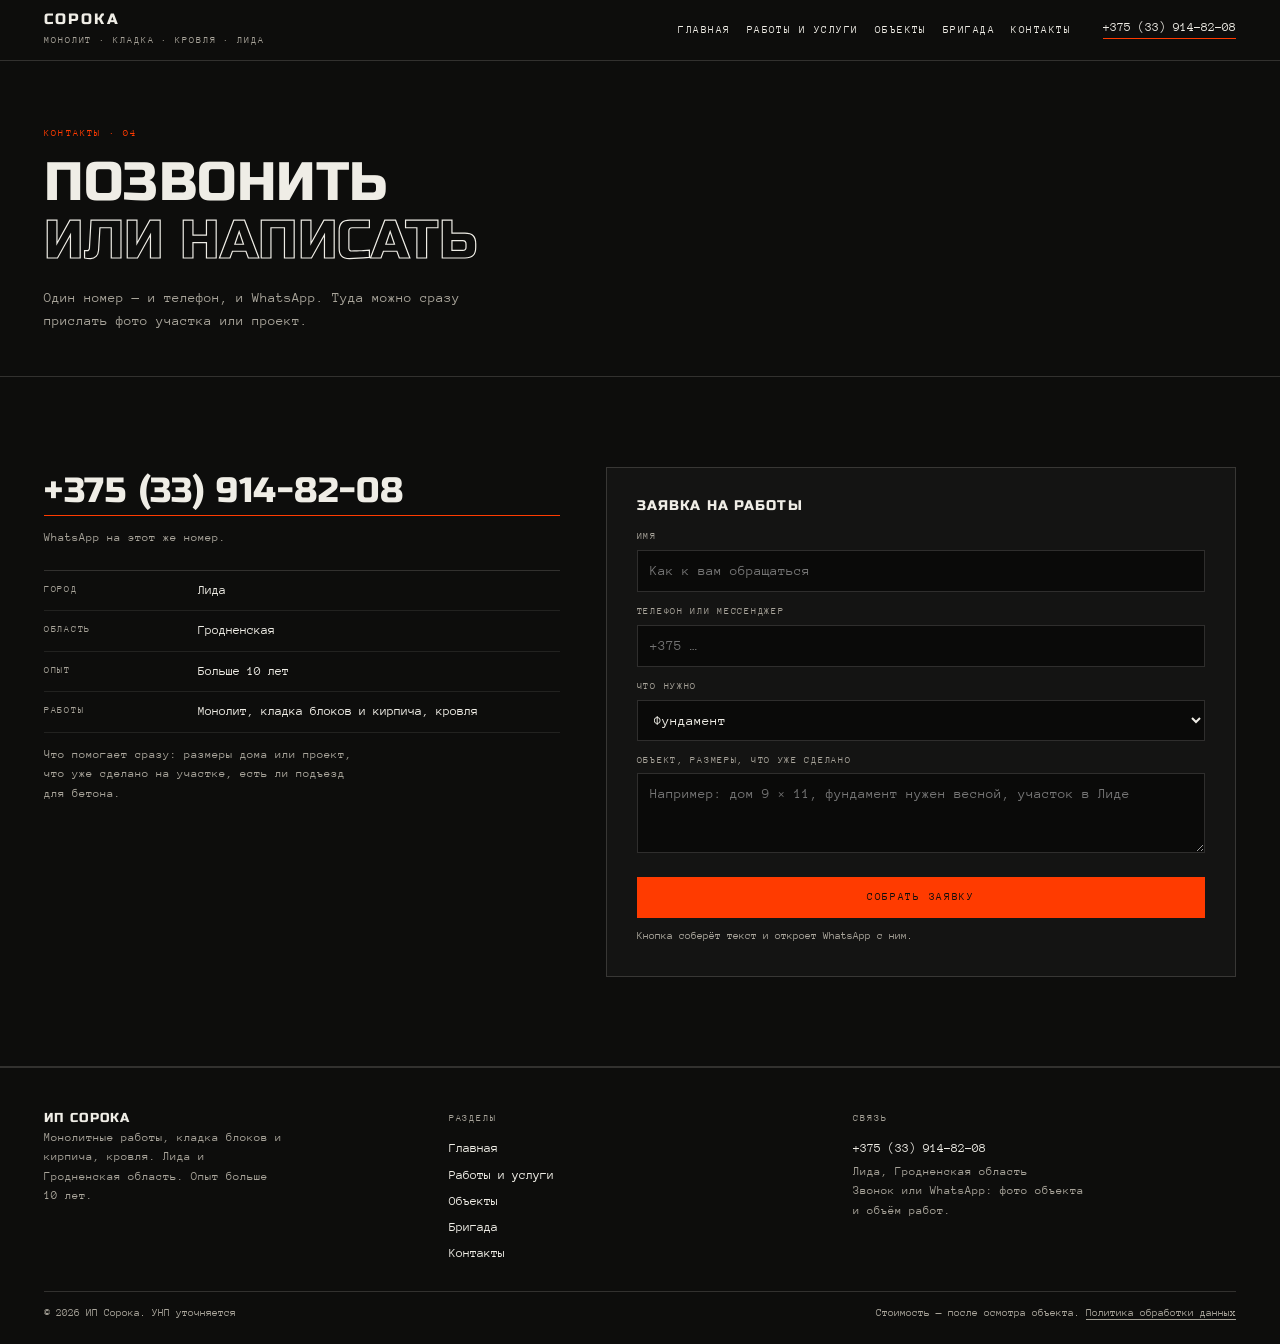
==== kontakty.html @ 34b3b900 "Сайт ИП Сорока: монолит, кладка, кровля, Лида — шесть страниц" ====
<!doctype html>
<html lang="ru">
<head>
<meta charset="utf-8">
<meta name="viewport" content="width=device-width, initial-scale=1">
<title>Контакты: +375 (33) 914-82-08, заявка на работы | ИП Сорока</title>
<meta name="description" content="Телефон и WhatsApp +375 (33) 914-82-08. Лида, Гродненская область. Заявка на монолит, кладку или кровлю.">
<link rel="canonical" href="https://romjjjke.github.io/soroka/kontakty.html">
<meta property="og:type" content="website">
<meta property="og:title" content="Контакты: +375 (33) 914-82-08, заявка на работы | ИП Сорока">
<meta property="og:description" content="Телефон и WhatsApp +375 (33) 914-82-08. Лида, Гродненская область. Заявка на монолит, кладку или кровлю.">
<meta property="og:locale" content="ru_BY">
<meta property="og:url" content="https://romjjjke.github.io/soroka/kontakty.html">
<meta name="theme-color" content="#0D0D0C">
<link rel="icon" href="favicon.svg" type="image/svg+xml">
<link rel="preconnect" href="https://fonts.googleapis.com">
<link rel="preconnect" href="https://fonts.gstatic.com" crossorigin>
<link href="https://fonts.googleapis.com/css2?family=Russo+One&family=Anonymous+Pro:wght@400;700&display=swap" rel="stylesheet">
<style>[hidden]{display:none!important}
*{box-sizing:border-box}
html{-webkit-text-size-adjust:100%;scroll-behavior:smooth}
body{margin:0;background:#0D0D0C;color:#EFEDE6;font:400 16px/1.62 "Anonymous Pro",ui-monospace,monospace;-webkit-font-smoothing:antialiased}
img{display:block;max-width:100%;height:auto}
a{color:inherit;text-decoration:none}
h1,h2,h3,p,ul,ol,figure,dl,dd{margin:0}
ul,ol{padding:0;list-style:none}
button{font:inherit}
.head{position:sticky;top:0;z-index:60;background:#0D0D0C;border-bottom:1px solid rgba(239,237,230,.16)}
.head__row{display:flex;align-items:center;gap:16px;padding:12px clamp(14px,3.6vw,44px)}
.brand{font:400 15px/1 "Russo One",sans-serif;letter-spacing:.14em;text-transform:uppercase}
.brand small{display:block;font:400 9.5px/1.7 "Anonymous Pro",monospace;letter-spacing:.2em;color:#A8A49A;margin-top:5px}
.nav{display:flex;gap:16px;margin-left:auto;font:400 10.5px/1 "Anonymous Pro",monospace;letter-spacing:.14em;text-transform:uppercase}
.head__tel{margin-left:16px;font:400 12.5px/1 "Anonymous Pro",monospace;border-bottom:1px solid #FF3B00;padding-bottom:4px}
.burger{display:none;width:44px;height:38px;margin-left:auto;border:1px solid #EFEDE6;background:transparent;cursor:pointer;padding:9px}
.burger span{display:block;height:1.5px;background:#EFEDE6;margin:4px 0}
.hero{display:grid;grid-template-columns:minmax(0,1.15fr) minmax(0,.85fr);border-bottom:1px solid rgba(239,237,230,.16);min-height:min(88vh,860px)}
.hero__body{padding:clamp(22px,4vw,60px) clamp(14px,3.6vw,44px);display:flex;flex-direction:column;justify-content:space-between;gap:26px}
.hero__media{position:relative;overflow:hidden;background:#191918}
.hero__media img{width:100%;height:100%;object-fit:cover;filter:contrast(1.05)}
.kicker{font:400 10px/1.4 "Anonymous Pro",monospace;letter-spacing:.22em;text-transform:uppercase;color:#FF3B00}
.btn{display:inline-flex;align-items:center;justify-content:center;gap:8px;padding:14px 20px;border:1px solid #EFEDE6;background:transparent;color:#EFEDE6;font:400 10.5px/1 "Anonymous Pro",monospace;letter-spacing:.16em;text-transform:uppercase;cursor:pointer;transition:.2s}
.btn--solid{background:#FF3B00;border-color:#FF3B00;color:#0D0D0C}
.wrap{padding-inline:clamp(14px,3.6vw,44px);max-width:1560px;margin:0 auto}
.drawer{position:fixed;inset:0;z-index:90;background:#0D0D0C;color:#EFEDE6;overflow-y:auto;overscroll-behavior:contain}
.drawer__inner{padding:clamp(54px,9vw,80px) clamp(16px,5vw,54px) clamp(24px,5vw,44px);display:flex;flex-direction:column;gap:22px;min-height:100%}
.drawer__close{position:fixed;top:12px;right:12px;width:46px;height:46px;border:1px solid rgba(239,237,230,.45);background:transparent;color:#EFEDE6;font-size:24px;line-height:1;cursor:pointer}
.drawer__nav{display:flex;flex-direction:column}
.drawer__nav a{font:400 clamp(1.3rem,.9rem + 2.2vw,2rem)/1.16 "Russo One",sans-serif;letter-spacing:.04em;text-transform:uppercase;padding:13px 0;border-bottom:1px solid rgba(239,237,230,.16)}
.drawer__meta{font:400 12px/1.8 "Anonymous Pro",monospace;color:rgba(239,237,230,.78);display:flex;flex-direction:column;gap:6px}
body.is-locked{overflow:hidden}
.foot{border-top:1px solid rgba(239,237,230,.16);padding:clamp(22px,4vw,42px) clamp(14px,3.6vw,44px) 22px}
.foot__grid{display:grid;grid-template-columns:repeat(3,minmax(0,1fr));gap:22px;max-width:1560px;margin:0 auto}
.foot__name{font:400 13px/1.35 "Russo One",sans-serif;letter-spacing:.1em;text-transform:uppercase}
.foot__small{font-size:11.5px;line-height:1.7;color:#A8A49A;max-width:34ch}
.foot__h{font:400 9.5px/1.7 "Anonymous Pro",monospace;letter-spacing:.2em;text-transform:uppercase;color:#A8A49A;margin-bottom:9px}
.foot__col a{display:block;font-size:12.5px;padding:3px 0}
.foot__bottom{display:flex;flex-wrap:wrap;gap:12px;justify-content:space-between;margin-top:24px;padding-top:13px;border-top:1px solid rgba(239,237,230,.16);font-size:10.5px;line-height:1.7;color:#A8A49A;max-width:1560px;margin-inline:auto}
@media (max-width:1180px){.nav{display:none}.burger{display:block}}
@media (max-width:1024px){.hero{grid-template-columns:1fr;min-height:0}.hero__media{min-height:clamp(240px,46vh,420px)}.foot__grid{grid-template-columns:1fr 1fr}}
@media (max-width:640px){.head__tel{display:none}.foot__grid{grid-template-columns:1fr}}
</style>
<link rel="stylesheet" href="assets/css/style.v1.css">
<script type="application/ld+json">{"@context": "https://schema.org", "@type": "LocalBusiness", "name": "ИП Сорока", "description": "Монолитные работы, кладка блоков и кирпича, кровельные работы. Лида, Гродненская область.", "telephone": "+375339148208", "address": {"@type": "PostalAddress", "addressLocality": "Лида", "addressRegion": "Гродненская область", "addressCountry": "BY"}, "areaServed": {"@type": "AdministrativeArea", "name": "Гродненская область"}, "url": "https://romjjjke.github.io/soroka/"}</script>
</head>
<body>
<header class="head">
  <div class="head__row">
    <a class="brand" href="index.html">Сорока<small>Монолит · кладка · кровля · Лида</small></a>
    <nav class="nav" aria-label="Разделы"><a href="index.html">Главная</a><a href="uslugi.html">Работы и услуги</a><a href="raboty.html">Объекты</a><a href="proizvodstvo.html">Бригада</a><a href="kontakty.html" aria-current="page">Контакты</a></nav>
    <a class="head__tel" href="tel:+375339148208">+375 (33) 914-82-08</a>
    <button class="burger" id="burger" type="button" aria-expanded="false" aria-controls="drawer" aria-label="Меню"><span></span><span></span><span></span></button>
  </div>
</header>

<section class="phead">
  <div class="wrap">
    <p class="kicker">Контакты · 04</p>
    <h1 class="h1">Позвонить <br><span class="out">или написать</span></h1>
    <p class="phead__lead">Один номер — и телефон, и WhatsApp. Туда можно сразу прислать фото участка или проект.</p>
  </div>
</section>

<section class="contact">
  <div class="wrap contact__grid">
    <div class="contact__side">
      <a class="contact__tel" href="tel:+375339148208">+375 (33) 914-82-08</a>
      <p class="contact__note">WhatsApp на этот же номер.</p>
      <dl class="defs">
        <div><dt>Город</dt><dd>Лида</dd></div>
        <div><dt>Область</dt><dd>Гродненская</dd></div>
        <div><dt>Опыт</dt><dd>Больше 10 лет</dd></div>
        <div><dt>Работы</dt><dd>Монолит, кладка блоков и кирпича, кровля</dd></div>
      </dl>
      <p class="contact__note">Что помогает сразу: размеры дома или проект, что уже сделано на участке, есть ли подъезд для бетона.</p>
    </div>
    <form class="form" id="lead-form" novalidate>
      <p class="form__title">Заявка на работы</p>
      <label for="f-name">Имя</label>
      <input id="f-name" name="name" required autocomplete="name" placeholder="Как к вам обращаться">
      <label for="f-contact">Телефон или мессенджер</label>
      <input id="f-contact" name="contact" required placeholder="+375 …">
      <label for="f-what">Что нужно</label>
      <select id="f-what" name="what">
        <option>Фундамент</option>
        <option>Монолитные работы</option>
        <option>Кладка блоков</option>
        <option>Кладка кирпича</option>
        <option>Кровельные работы</option>
        <option>Всё вместе: дом под конструктив</option>
        <option>Пока не знаю, нужен совет</option>
      </select>
      <label for="f-note">Объект, размеры, что уже сделано</label>
      <textarea id="f-note" name="note" rows="3" placeholder="Например: дом 9 × 11, фундамент нужен весной, участок в Лиде"></textarea>
      <button class="btn btn--solid form__btn" type="submit">Собрать заявку</button>
      <p class="form__note">Кнопка соберёт текст и откроет WhatsApp с ним.</p>
      <div class="form__ok" id="form-ok" hidden>
        <p class="form__ok-title">Заявка готова</p>
        <pre id="order-text"></pre>
        <div class="form__ok-actions">
          <a class="btn btn--solid" id="order-send" href="https://wa.me/375339148208" target="_blank" rel="noopener">Открыть WhatsApp</a>
          <button class="btn" type="button" id="order-copy">Скопировать</button>
        </div>
      </div>
    </form>
  </div>
</section>
</main>
<footer class="foot">
  <div class="foot__grid">
    <div class="foot__col">
      <p class="foot__name">ИП Сорока</p>
      <p class="foot__small">Монолитные работы, кладка блоков и кирпича, кровля. Лида и Гродненская область. Опыт больше 10 лет.</p>
    </div>
    <div class="foot__col">
      <p class="foot__h">Разделы</p>
      <a href="index.html">Главная</a><a href="uslugi.html">Работы и услуги</a><a href="raboty.html">Объекты</a><a href="proizvodstvo.html">Бригада</a><a href="kontakty.html">Контакты</a>
    </div>
    <div class="foot__col">
      <p class="foot__h">Связь</p>
      <a href="tel:+375339148208">+375 (33) 914-82-08</a>
      <p class="foot__small">Лида, Гродненская область</p>
      <p class="foot__small">Звонок или WhatsApp: фото объекта и объём работ.</p>
    </div>
  </div>
  <div class="foot__bottom">
    <p>© <span id="year">2026</span> ИП Сорока. УНП уточняется</p>
    <p>Стоимость — после осмотра объекта. <a href="politika.html">Политика обработки данных</a></p>
  </div>
</footer>
<div class="drawer" id="drawer" hidden>
  <div class="drawer__inner">
    <button class="drawer__close" type="button" id="drawer-close" aria-label="Закрыть меню">×</button>
    <nav class="drawer__nav" aria-label="Мобильная навигация"><a href="index.html">Главная</a><a href="uslugi.html">Работы и услуги</a><a href="raboty.html">Объекты</a><a href="proizvodstvo.html">Бригада</a><a href="kontakty.html" aria-current="page">Контакты</a></nav>
    <div class="drawer__meta">
      <a href="tel:+375339148208">+375 (33) 914-82-08</a>
      <p>Лида, Гродненская область</p>
      <p>Монолит, кладка блоков и кирпича, кровля. Опыт больше 10 лет.</p>
    </div>
  </div>
</div>
<script src="assets/js/main.v1.js" defer></script>
</body>
</html>
---- assets/css/style.v1.css ----
/* ИП Сорока · Лида. Монолит, кладка, кровля. Чёрный холст, обводка, кладка со смещением. */

:root{
  --black:#0D0D0C;
  --black-2:#141413;
  --chalk:#EFEDE6;
  --mute:#A8A49A;
  --cement:#C9C5BB;
  --red:#FF3B00;
  --line:rgba(239,237,230,.16);
  --line-soft:rgba(239,237,230,.09);
  --d:"Russo One",sans-serif;
  --m:"Anonymous Pro",ui-monospace,monospace;
  --pad:clamp(14px,3.6vw,44px);
  --sect:clamp(46px,7vw,116px);
}

html{scroll-behavior:smooth}
body{font-family:var(--m)}
::selection{background:var(--red);color:var(--black)}
a{transition:color .2s,border-color .2s,background .2s}

.wrap{max-width:1560px;margin:0 auto;padding:0 var(--pad)}
.kicker{font:400 10px/1.5 var(--m);letter-spacing:.22em;text-transform:uppercase;color:var(--red);margin-bottom:14px}
.h1{font:400 clamp(1.75rem,1rem + 3vw,3.4rem)/1.06 var(--d);letter-spacing:.01em;text-transform:uppercase;max-width:26ch}
.h2{font:400 clamp(1.2rem,.95rem + 1.3vw,1.9rem)/1.14 var(--d);letter-spacing:.02em;text-transform:uppercase;max-width:24ch}
.out{
  color:transparent;
  -webkit-text-stroke:1.5px var(--chalk);
}
@supports not ((-webkit-text-stroke:1px #000) or (text-stroke:1px #000)){.out{color:var(--mute);-webkit-text-stroke:0}}

/* ---------- герой ---------- */
.ticker{font-size:10px;letter-spacing:.22em;text-transform:uppercase;color:var(--mute);border-top:1px solid var(--line);padding-top:10px}
.hero__h1{font:400 clamp(3rem,1.4rem + 9vw,9.2rem)/.92 var(--d);letter-spacing:-.01em;text-transform:uppercase;display:flex;flex-direction:column;margin:clamp(10px,3vh,34px) 0}
.hero__h1 span{display:block}
.hero__h1 span:nth-child(2){padding-left:.09em}
.hero__h1 span:nth-child(3){padding-left:.03em}
.hero__bottom{display:grid;grid-template-columns:minmax(0,1fr) auto;gap:clamp(14px,2.5vw,40px);align-items:end;border-top:1px solid var(--line);padding-top:clamp(14px,2vw,22px)}
.hero__lead{font-size:14px;line-height:1.65;color:var(--chalk);max-width:46ch}
.hero__actions{display:flex;flex-wrap:wrap;gap:8px}
.hero__media::after{content:'';position:absolute;inset:0;background:linear-gradient(180deg,rgba(13,13,12,.34),rgba(13,13,12,.02) 40%,rgba(13,13,12,.5));pointer-events:none}

/* ---------- мозаика услуг (кладка со смещением) ---------- */
.mosaic{padding:var(--sect) 0;border-bottom:1px solid var(--line)}
.mosaic__grid{display:grid;grid-template-columns:repeat(12,minmax(0,1fr));gap:1px;background:var(--line-soft);margin-top:clamp(16px,2.5vw,30px)}
.tile{
  background:var(--black);padding:clamp(16px,2.2vw,30px);display:flex;flex-direction:column;gap:10px;
  position:relative;transition:background .25s,color .25s;min-height:clamp(150px,15vw,220px);
}
.tile:hover{background:var(--cement);color:var(--black)}
.tile:hover .tile__n,.tile:hover .tile__d{color:var(--black)}
.tile__n{font:400 10px/1 var(--m);letter-spacing:.18em;color:var(--red)}
.tile__t{font:400 clamp(1rem,.85rem + .55vw,1.35rem)/1.2 var(--d);letter-spacing:.02em;text-transform:uppercase;margin-top:auto}
.tile__d{font-size:12.5px;line-height:1.6;color:var(--mute);max-width:32ch}
.tile--a{grid-column:1 / 6;grid-row:1}
.tile--b{grid-column:6 / 10;grid-row:1}
.tile--c{grid-column:10 / 13;grid-row:1 / 3}
.tile--d{grid-column:1 / 4;grid-row:2}
.tile--e{grid-column:4 / 10;grid-row:2}
.tile--img{grid-column:1 / 10;grid-row:3;padding:0;min-height:0;background:transparent}
.tile--img img{width:100%;height:clamp(150px,22vw,300px);object-fit:cover;filter:grayscale(.25) contrast(1.05)}
.tile--img:hover{background:transparent}

/* ---------- разрез ---------- */
.cut{padding:var(--sect) 0;background:var(--cement);color:var(--black);border-bottom:1px solid var(--black)}
.cut .kicker{color:#B02A00}
.cut__head{display:grid;grid-template-columns:minmax(0,1fr) minmax(0,.8fr);gap:clamp(14px,3vw,46px);align-items:end}
.cut__hint{font-size:12.5px;line-height:1.65;color:#4A463E;max-width:46ch}
.cut__tabs{display:flex;flex-wrap:wrap;gap:0;margin:clamp(18px,3vw,30px) 0 0;border-top:1px solid rgba(13,13,12,.3);border-bottom:1px solid rgba(13,13,12,.3)}
.tab{
  font:400 10.5px/1 var(--m);letter-spacing:.16em;text-transform:uppercase;padding:14px 18px;
  background:transparent;border:0;border-right:1px solid rgba(13,13,12,.2);color:#4A463E;cursor:pointer;transition:.2s;
}
.tab:hover{color:var(--black)}
.tab.is-on{background:var(--black);color:var(--chalk)}
.cut__body{display:grid;grid-template-columns:minmax(0,1fr) minmax(0,1.15fr);gap:clamp(16px,3vw,44px);margin-top:clamp(16px,2.5vw,30px);align-items:start}
.section-svg{width:100%;height:auto;display:block;background:#DDD9CF;border:1px solid rgba(13,13,12,.18)}
.seg{cursor:pointer;transition:filter .2s,opacity .2s;opacity:.92}
.seg:hover{opacity:1;filter:brightness(1.06)}
.seg.is-active{stroke:var(--red);stroke-width:3;opacity:1}
.seg-num{font:400 9px var(--m);fill:rgba(13,13,12,.55);letter-spacing:.1em;pointer-events:none}
.layers{border-top:1px solid rgba(13,13,12,.22)}
.layers li{border-bottom:1px solid rgba(13,13,12,.16)}
.layer{
  display:grid;grid-template-columns:34px minmax(0,1fr);gap:2px 12px;width:100%;text-align:left;
  background:transparent;border:0;padding:12px 4px;cursor:pointer;color:inherit;transition:background .2s;
}
.layer:hover{background:rgba(13,13,12,.05)}
.layer__n{font:400 10px/1.9 var(--m);letter-spacing:.12em;color:#B02A00;grid-row:span 2}
.layer__t{font:400 13px/1.35 var(--d);letter-spacing:.03em;text-transform:uppercase}
.layer__d{font-size:12px;line-height:1.55;color:#3E3A33;max-height:0;overflow:hidden;transition:max-height .3s}
.layer.is-active{background:rgba(13,13,12,.06)}
.layer.is-active .layer__d{max-height:140px}
.cut__note{font-size:11.5px;line-height:1.7;color:#4A463E;margin-top:18px;max-width:80ch;border-top:1px solid rgba(13,13,12,.2);padding-top:12px}
.svg-panel.is-hidden,.list-panel.is-hidden{display:none}

/* ---------- заявление 10+ ---------- */
.claim{padding:var(--sect) 0;border-bottom:1px solid var(--line)}
.claim__in{display:grid;grid-template-columns:minmax(0,.55fr) minmax(0,1.45fr);gap:clamp(18px,4vw,60px);align-items:start}
.claim__big{font:400 clamp(4rem,2rem + 10vw,11rem)/.82 var(--d);color:var(--red);letter-spacing:-.03em}
.claim__big span{font-size:.45em;vertical-align:top;margin-left:.06em}
.claim__text{font-size:14px;line-height:1.68;max-width:56ch;color:var(--chalk)}
.steps{margin-top:clamp(20px,3vw,34px);border-top:1px solid var(--line)}
.steps li{display:grid;grid-template-columns:34px minmax(0,1fr);gap:3px 14px;padding:14px 0;border-bottom:1px solid var(--line-soft)}
.steps span{font:400 10px/1.7 var(--m);letter-spacing:.14em;color:var(--red);grid-row:span 2}
.steps b{font:400 13.5px/1.35 var(--d);letter-spacing:.03em;text-transform:uppercase}
.steps p{font-size:12.5px;line-height:1.6;color:var(--mute);grid-column:2}

/* ---------- CTA ---------- */
.cta{padding:clamp(34px,5vw,76px) 0;background:var(--red);color:var(--black);border-bottom:1px solid var(--black)}
.cta__in{display:grid;grid-template-columns:minmax(0,1fr) minmax(0,1fr);gap:clamp(18px,3vw,48px);align-items:center}
.cta__h{font:400 clamp(1.4rem,1rem + 2.4vw,2.8rem)/1.08 var(--d);letter-spacing:.005em;text-transform:uppercase;max-width:20ch}
.cta__text{font-size:13px;line-height:1.6;color:rgba(13,13,12,.86);max-width:50ch}
.cta__actions{display:flex;flex-wrap:wrap;gap:8px;margin-top:14px}
.cta .btn{border-color:var(--black);color:var(--black)}
.cta .btn--solid{background:var(--black);border-color:var(--black);color:var(--chalk)}
.cta .btn:hover{background:var(--black);color:var(--chalk)}

/* ---------- заголовок страницы ---------- */
.phead{padding:clamp(30px,5vw,86px) 0 clamp(22px,3.5vw,44px);border-bottom:1px solid var(--line)}
.phead__lead{margin-top:18px;font-size:13.5px;line-height:1.65;color:var(--mute);max-width:58ch}
.phead .h1 .out{-webkit-text-stroke-width:1.2px}

/* ---------- услуги ---------- */
.svc{padding:clamp(24px,4vw,54px) 0;border-bottom:1px solid var(--line)}
.svc__grid{display:grid;grid-template-columns:minmax(0,.62fr) minmax(0,1fr) minmax(0,.9fr);gap:clamp(14px,2.6vw,40px);align-items:start}
.svc__n{font:400 11px/1 var(--m);letter-spacing:.16em;color:var(--red);margin-bottom:10px}
.svc__body p{font-size:13.5px;line-height:1.68;color:var(--chalk);max-width:60ch}
.svc__note{margin-top:12px;font-size:12px;line-height:1.65;color:var(--mute);border-left:2px solid var(--red);padding-left:11px}
.svc__note b{color:var(--chalk);font-weight:700}
.svc__fig{margin:0}
.svc__fig img{width:100%;height:clamp(170px,20vw,300px);object-fit:cover;filter:grayscale(.2) contrast(1.04)}
.svc--flip .svc__grid{direction:rtl}
.svc--flip .svc__grid>*{direction:ltr}

/* ---------- галерея-кладка ---------- */
.chips{display:flex;flex-wrap:wrap;gap:6px;margin-top:18px}
.chip{font:400 10px/1 var(--m);letter-spacing:.14em;text-transform:uppercase;padding:11px 14px;border:1px solid var(--line);background:transparent;color:var(--mute);cursor:pointer;transition:.2s}
.chip:hover{border-color:var(--chalk);color:var(--chalk)}
.chip.is-on{background:var(--chalk);border-color:var(--chalk);color:var(--black)}
.masonry{padding:clamp(20px,3vw,38px) 0;border-bottom:1px solid var(--line)}
.masonry .wrap{column-count:3;column-gap:clamp(10px,1.6vw,20px)}
.shot{margin:0 0 clamp(10px,1.6vw,20px);break-inside:avoid;position:relative;overflow:hidden}
.shot img{width:100%;height:clamp(180px,18vw,260px);object-fit:cover;filter:grayscale(.3) contrast(1.05);transition:filter .4s,transform .5s}
.shot--tall img{height:clamp(260px,30vw,430px)}
.shot:hover img{filter:grayscale(0) contrast(1.05);transform:scale(1.02)}
.shot figcaption{display:flex;flex-wrap:wrap;gap:3px 9px;align-items:baseline;padding:9px 0 0}
.shot figcaption b{font:400 11.5px/1.4 var(--d);letter-spacing:.06em;text-transform:uppercase}
.shot figcaption span{font:400 10px/1.6 var(--m);letter-spacing:.12em;text-transform:uppercase;color:var(--mute)}
.shot.is-hidden{display:none}

/* ---------- две колонки ---------- */
.duo{padding:var(--sect) 0;border-bottom:1px solid var(--line)}
.duo__grid{display:grid;grid-template-columns:minmax(0,1fr) minmax(0,1fr);gap:clamp(18px,4vw,58px);align-items:center}
.duo--flip .duo__grid{direction:rtl}
.duo--flip .duo__grid>*{direction:ltr}
.duo__copy p{font-size:13.5px;line-height:1.68;color:var(--chalk);margin-top:13px;max-width:54ch}
.duo__fig{margin:0}
.duo__fig img{width:100%;height:clamp(220px,30vw,430px);object-fit:cover;filter:grayscale(.25) contrast(1.04)}
.duo__note{font-size:11.5px !important;line-height:1.65;color:var(--mute) !important;border-top:1px solid var(--line);padding-top:12px}
.ul{margin-top:15px;display:grid;gap:9px}
.ul li{position:relative;padding-left:22px;font-size:12.5px;line-height:1.6;color:var(--mute);max-width:54ch}
.ul li::before{content:'';position:absolute;left:0;top:8px;width:10px;height:2px;background:var(--red)}

/* ---------- контакты ---------- */
.contact{padding:var(--sect) 0;border-bottom:1px solid var(--line)}
.contact__grid{display:grid;grid-template-columns:minmax(0,.9fr) minmax(0,1.1fr);gap:clamp(18px,3.6vw,56px);align-items:start}
.contact__tel{display:block;font:400 clamp(1.3rem,.9rem + 1.7vw,2.2rem)/1.15 var(--d);letter-spacing:.02em;padding:4px 0;border-bottom:1px solid var(--red)}
.contact__tel:hover{color:var(--red)}
.contact__note{font-size:11.5px;line-height:1.7;color:var(--mute);margin-top:12px;max-width:44ch}
.defs{margin:22px 0 0;border-top:1px solid var(--line)}
.defs div{display:grid;grid-template-columns:minmax(0,.4fr) minmax(0,1fr);gap:10px;padding:10px 0;border-bottom:1px solid var(--line-soft)}
.defs dt{font-size:9.5px;letter-spacing:.18em;text-transform:uppercase;color:var(--mute)}
.defs dd{font-size:13px;line-height:1.5}

/* ---------- форма ---------- */
.form{background:var(--black-2);padding:clamp(16px,2.6vw,30px);border:1px solid var(--line)}
.form__title{font:400 14px/1.2 var(--d);letter-spacing:.08em;text-transform:uppercase;margin-bottom:14px}
.form label{display:block;font:400 9.5px/1.7 var(--m);letter-spacing:.18em;text-transform:uppercase;color:var(--mute);margin:11px 0 5px}
.form input,.form select,.form textarea{
  width:100%;background:#0A0A09;border:1px solid var(--line);padding:11px 12px;
  font:400 13.5px/1.4 var(--m);color:var(--chalk);transition:border-color .2s;
}
.form input:focus,.form select:focus,.form textarea:focus{outline:none;border-color:var(--red)}
.form textarea{resize:vertical;min-height:80px}
.form__btn{margin-top:16px;width:100%}
.form__note{font-size:10.5px;line-height:1.7;color:var(--mute);margin-top:10px}
.form__ok{margin-top:14px;border-top:1px solid var(--line);padding-top:13px}
.form__ok-title{font:400 12px/1.3 var(--d);letter-spacing:.1em;text-transform:uppercase;margin-bottom:9px}
.form__ok pre{white-space:pre-wrap;font:400 11.5px/1.7 var(--m);background:#0A0A09;border:1px solid var(--line);padding:10px;margin:0 0 10px;max-height:200px;overflow:auto}
.form__ok-actions{display:flex;flex-wrap:wrap;gap:8px}

/* ---------- текстовая страница ---------- */
.textpage{padding:var(--sect) 0;border-bottom:1px solid var(--line)}
.textpage__in{max-width:66ch}
.textpage__in h2{font:400 13px/1.35 var(--d);letter-spacing:.06em;text-transform:uppercase;margin:24px 0 7px;color:var(--chalk)}
.textpage__in p{font-size:13px;line-height:1.72;color:var(--mute);margin-bottom:9px}
.textpage__date{font-size:11px;color:var(--mute);margin-top:22px;border-top:1px solid var(--line);padding-top:12px}

/* ---------- переход дальше ---------- */
.next{border-bottom:1px solid var(--line)}
.next__link{display:grid;grid-template-columns:auto minmax(0,1fr) auto;gap:14px;align-items:center;padding:clamp(20px,3vw,34px) var(--pad);max-width:1560px;margin:0 auto;transition:background .2s,color .2s}
.next__link:hover{background:var(--chalk);color:var(--black)}
.next__label{font:400 9.5px/1 var(--m);letter-spacing:.2em;text-transform:uppercase;color:var(--red)}
.next__link:hover .next__label{color:#B02A00}
.next__title{font:400 clamp(1.05rem,.9rem + 1.3vw,1.8rem)/1.14 var(--d);letter-spacing:.02em;text-transform:uppercase}
.next__arrow{font:400 18px/1 var(--m)}

/* ---------- подвал ---------- */
.foot__col a:hover{color:var(--red)}
.foot__bottom a{text-decoration:underline;text-underline-offset:3px}
.drawer__nav a[aria-current='page']{color:var(--red)}

/* ---------- адаптив ---------- */
@media (max-width:1180px){
  .svc__grid{grid-template-columns:minmax(0,1fr) minmax(0,1.1fr);}
  .svc__fig{grid-column:1 / 3}
  .svc--flip .svc__grid{direction:ltr}
}
@media (max-width:1024px){
  .hero__bottom,.cut__head,.cut__body,.claim__in,.cta__in,.duo__grid,.contact__grid{grid-template-columns:1fr}
  .mosaic__grid{grid-template-columns:1fr 1fr}
  .tile--a,.tile--b,.tile--c,.tile--d,.tile--e,.tile--img{grid-column:auto;grid-row:auto}
  .tile--img{grid-column:1 / 3}
  .masonry .wrap{column-count:2}
  .claim__big{font-size:clamp(4rem,14vw,7rem)}
  .duo--flip .duo__grid{direction:ltr}
}
@media (max-width:720px){
  .mosaic__grid{grid-template-columns:1fr}
  .tile--img{grid-column:auto}
  .masonry .wrap{column-count:1}
  .hero__h1{line-height:.94}
  .cta__h{max-width:100%}
  .next__link{grid-template-columns:minmax(0,1fr) auto;gap:6px 10px}
  .next__label{grid-column:1 / 3}
  .svc__grid{grid-template-columns:1fr}
  .svc__fig{grid-column:auto}
  .tab{flex:1 1 auto;padding:12px 12px;text-align:center}
}
@media (prefers-reduced-motion:reduce){
  *{animation-duration:.001s !important;transition-duration:.001s !important}
  .shot:hover img{transform:none}
}
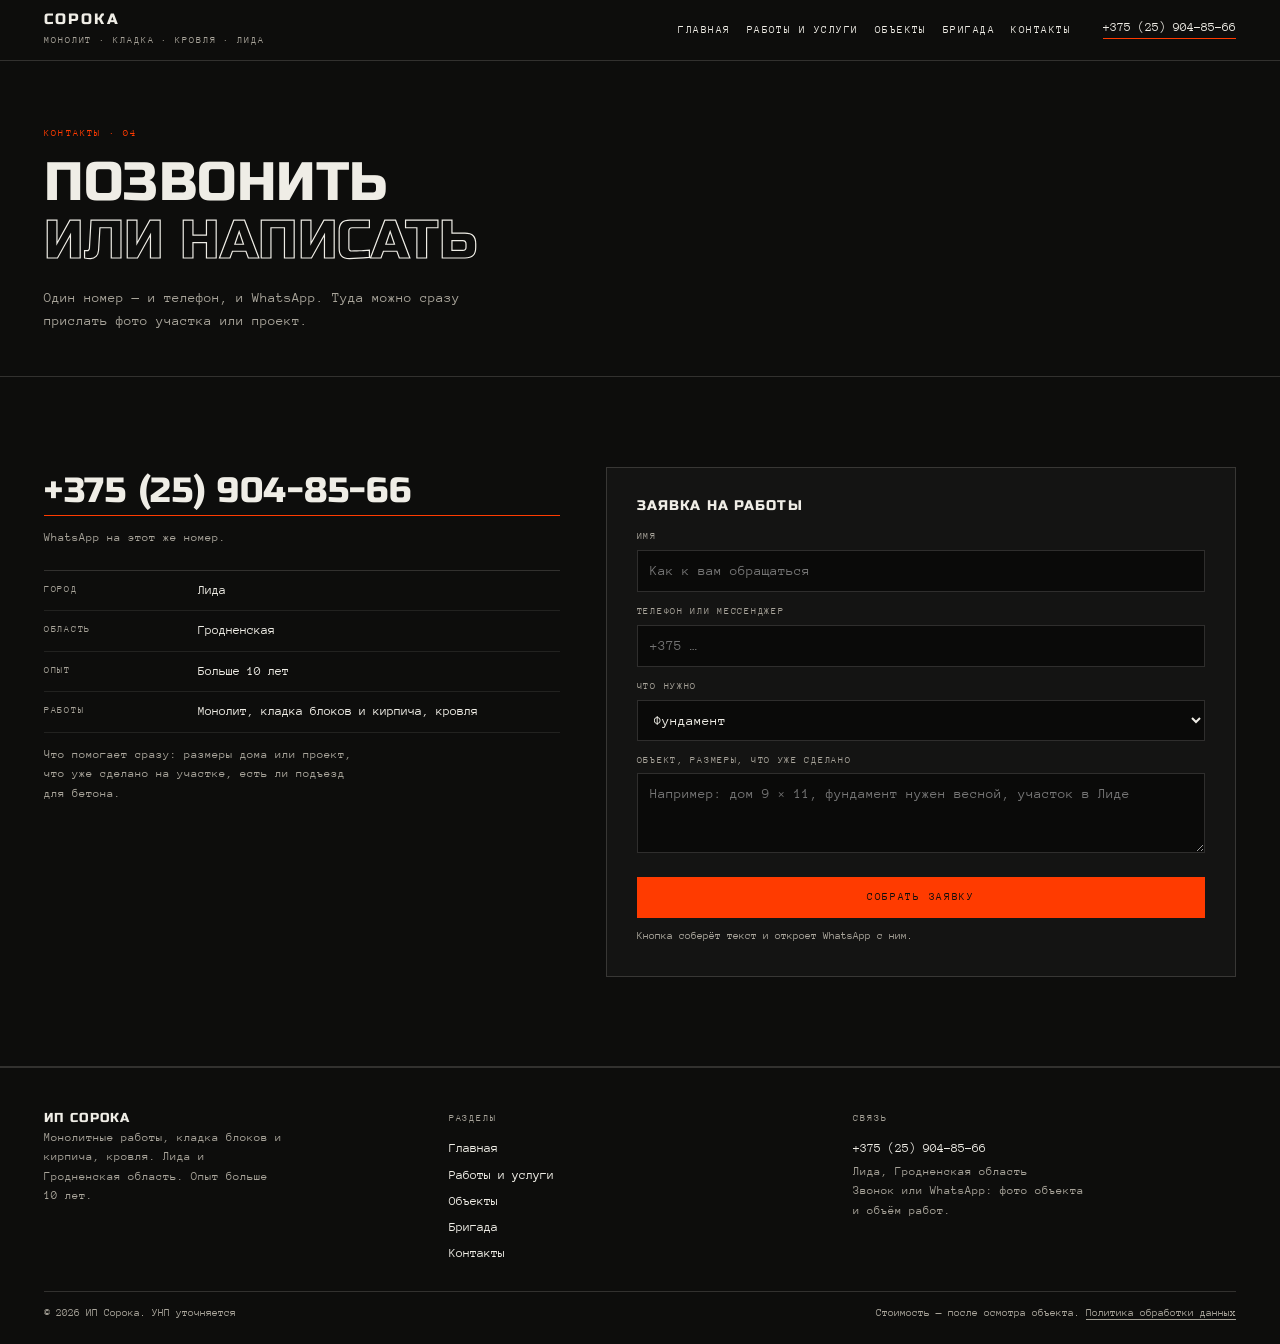
==== commit 1c9066f7: "Добавлены дома и хозпостройки с материалом от 750 руб./м²; убраны печи и камины; новый номер +375 (2" ====
--- a/kontakty.html
+++ b/kontakty.html
@@ -3,12 +3,12 @@
 <head>
 <meta charset="utf-8">
 <meta name="viewport" content="width=device-width, initial-scale=1">
-<title>Контакты: +375 (33) 914-82-08, заявка на работы | ИП Сорока</title>
-<meta name="description" content="Телефон и WhatsApp +375 (33) 914-82-08. Лида, Гродненская область. Заявка на монолит, кладку или кровлю.">
+<title>Контакты: +375 (25) 904-85-66, заявка на работы | ИП Сорока</title>
+<meta name="description" content="Телефон и WhatsApp +375 (25) 904-85-66. Лида, Гродненская область. Заявка на монолит, кладку, кровлю или дом с материалом.">
 <link rel="canonical" href="https://romjjjke.github.io/soroka/kontakty.html">
 <meta property="og:type" content="website">
-<meta property="og:title" content="Контакты: +375 (33) 914-82-08, заявка на работы | ИП Сорока">
-<meta property="og:description" content="Телефон и WhatsApp +375 (33) 914-82-08. Лида, Гродненская область. Заявка на монолит, кладку или кровлю.">
+<meta property="og:title" content="Контакты: +375 (25) 904-85-66, заявка на работы | ИП Сорока">
+<meta property="og:description" content="Телефон и WhatsApp +375 (25) 904-85-66. Лида, Гродненская область. Заявка на монолит, кладку, кровлю или дом с материалом.">
 <meta property="og:locale" content="ru_BY">
 <meta property="og:url" content="https://romjjjke.github.io/soroka/kontakty.html">
 <meta name="theme-color" content="#0D0D0C">
@@ -59,15 +59,15 @@
 @media (max-width:1024px){.hero{grid-template-columns:1fr;min-height:0}.hero__media{min-height:clamp(240px,46vh,420px)}.foot__grid{grid-template-columns:1fr 1fr}}
 @media (max-width:640px){.head__tel{display:none}.foot__grid{grid-template-columns:1fr}}
 </style>
-<link rel="stylesheet" href="assets/css/style.v1.css">
-<script type="application/ld+json">{"@context": "https://schema.org", "@type": "LocalBusiness", "name": "ИП Сорока", "description": "Монолитные работы, кладка блоков и кирпича, кровельные работы. Лида, Гродненская область.", "telephone": "+375339148208", "address": {"@type": "PostalAddress", "addressLocality": "Лида", "addressRegion": "Гродненская область", "addressCountry": "BY"}, "areaServed": {"@type": "AdministrativeArea", "name": "Гродненская область"}, "url": "https://romjjjke.github.io/soroka/"}</script>
+<link rel="stylesheet" href="assets/css/style.v2.css">
+<script type="application/ld+json">{"@context": "https://schema.org", "@type": "LocalBusiness", "name": "ИП Сорока", "description": "Монолитные работы, кладка блоков и кирпича, кровельные работы, строительство домов и хозпостроек с материалом от 750 руб./м². Лида, Гродненская область.", "telephone": "+375259048566", "address": {"@type": "PostalAddress", "addressLocality": "Лида", "addressRegion": "Гродненская область", "addressCountry": "BY"}, "areaServed": {"@type": "AdministrativeArea", "name": "Гродненская область"}, "url": "https://romjjjke.github.io/soroka/"}</script>
 </head>
 <body>
 <header class="head">
   <div class="head__row">
     <a class="brand" href="index.html">Сорока<small>Монолит · кладка · кровля · Лида</small></a>
     <nav class="nav" aria-label="Разделы"><a href="index.html">Главная</a><a href="uslugi.html">Работы и услуги</a><a href="raboty.html">Объекты</a><a href="proizvodstvo.html">Бригада</a><a href="kontakty.html" aria-current="page">Контакты</a></nav>
-    <a class="head__tel" href="tel:+375339148208">+375 (33) 914-82-08</a>
+    <a class="head__tel" href="tel:+375259048566">+375 (25) 904-85-66</a>
     <button class="burger" id="burger" type="button" aria-expanded="false" aria-controls="drawer" aria-label="Меню"><span></span><span></span><span></span></button>
   </div>
 </header>
@@ -83,7 +83,7 @@
 <section class="contact">
   <div class="wrap contact__grid">
     <div class="contact__side">
-      <a class="contact__tel" href="tel:+375339148208">+375 (33) 914-82-08</a>
+      <a class="contact__tel" href="tel:+375259048566">+375 (25) 904-85-66</a>
       <p class="contact__note">WhatsApp на этот же номер.</p>
       <dl class="defs">
         <div><dt>Город</dt><dd>Лида</dd></div>
@@ -117,7 +117,7 @@
         <p class="form__ok-title">Заявка готова</p>
         <pre id="order-text"></pre>
         <div class="form__ok-actions">
-          <a class="btn btn--solid" id="order-send" href="https://wa.me/375339148208" target="_blank" rel="noopener">Открыть WhatsApp</a>
+          <a class="btn btn--solid" id="order-send" href="https://wa.me/375259048566" target="_blank" rel="noopener">Открыть WhatsApp</a>
           <button class="btn" type="button" id="order-copy">Скопировать</button>
         </div>
       </div>
@@ -137,7 +137,7 @@
     </div>
     <div class="foot__col">
       <p class="foot__h">Связь</p>
-      <a href="tel:+375339148208">+375 (33) 914-82-08</a>
+      <a href="tel:+375259048566">+375 (25) 904-85-66</a>
       <p class="foot__small">Лида, Гродненская область</p>
       <p class="foot__small">Звонок или WhatsApp: фото объекта и объём работ.</p>
     </div>
@@ -152,12 +152,12 @@
     <button class="drawer__close" type="button" id="drawer-close" aria-label="Закрыть меню">×</button>
     <nav class="drawer__nav" aria-label="Мобильная навигация"><a href="index.html">Главная</a><a href="uslugi.html">Работы и услуги</a><a href="raboty.html">Объекты</a><a href="proizvodstvo.html">Бригада</a><a href="kontakty.html" aria-current="page">Контакты</a></nav>
     <div class="drawer__meta">
-      <a href="tel:+375339148208">+375 (33) 914-82-08</a>
+      <a href="tel:+375259048566">+375 (25) 904-85-66</a>
       <p>Лида, Гродненская область</p>
       <p>Монолит, кладка блоков и кирпича, кровля. Опыт больше 10 лет.</p>
     </div>
   </div>
 </div>
-<script src="assets/js/main.v1.js" defer></script>
+<script src="assets/js/main.v2.js" defer></script>
 </body>
 </html>
--- a/assets/css/style.v2.css
+++ b/assets/css/style.v2.css
@@ -0,0 +1,252 @@
+/* ИП Сорока · Лида. Монолит, кладка, кровля. Чёрный холст, обводка, кладка со смещением. */
+
+:root{
+  --black:#0D0D0C;
+  --black-2:#141413;
+  --chalk:#EFEDE6;
+  --mute:#A8A49A;
+  --cement:#C9C5BB;
+  --red:#FF3B00;
+  --line:rgba(239,237,230,.16);
+  --line-soft:rgba(239,237,230,.09);
+  --d:"Russo One",sans-serif;
+  --m:"Anonymous Pro",ui-monospace,monospace;
+  --pad:clamp(14px,3.6vw,44px);
+  --sect:clamp(46px,7vw,116px);
+}
+
+html{scroll-behavior:smooth}
+body{font-family:var(--m)}
+::selection{background:var(--red);color:var(--black)}
+a{transition:color .2s,border-color .2s,background .2s}
+
+.wrap{max-width:1560px;margin:0 auto;padding:0 var(--pad)}
+.kicker{font:400 10px/1.5 var(--m);letter-spacing:.22em;text-transform:uppercase;color:var(--red);margin-bottom:14px}
+.h1{font:400 clamp(1.75rem,1rem + 3vw,3.4rem)/1.06 var(--d);letter-spacing:.01em;text-transform:uppercase;max-width:26ch}
+.h2{font:400 clamp(1.2rem,.95rem + 1.3vw,1.9rem)/1.14 var(--d);letter-spacing:.02em;text-transform:uppercase;max-width:24ch}
+.out{
+  color:transparent;
+  -webkit-text-stroke:1.5px var(--chalk);
+}
+@supports not ((-webkit-text-stroke:1px #000) or (text-stroke:1px #000)){.out{color:var(--mute);-webkit-text-stroke:0}}
+
+/* ---------- герой ---------- */
+.ticker{font-size:10px;letter-spacing:.22em;text-transform:uppercase;color:var(--mute);border-top:1px solid var(--line);padding-top:10px}
+.hero__h1{font:400 clamp(3rem,1.4rem + 9vw,9.2rem)/.92 var(--d);letter-spacing:-.01em;text-transform:uppercase;display:flex;flex-direction:column;margin:clamp(10px,3vh,34px) 0}
+.hero__h1 span{display:block}
+.hero__h1 span:nth-child(2){padding-left:.09em}
+.hero__h1 span:nth-child(3){padding-left:.03em}
+.hero__bottom{display:grid;grid-template-columns:minmax(0,1fr) auto;gap:clamp(14px,2.5vw,40px);align-items:end;border-top:1px solid var(--line);padding-top:clamp(14px,2vw,22px)}
+.hero__lead{font-size:14px;line-height:1.65;color:var(--chalk);max-width:46ch}
+.hero__actions{display:flex;flex-wrap:wrap;gap:8px}
+.hero__media::after{content:'';position:absolute;inset:0;background:linear-gradient(180deg,rgba(13,13,12,.34),rgba(13,13,12,.02) 40%,rgba(13,13,12,.5));pointer-events:none}
+
+/* ---------- мозаика услуг (кладка со смещением) ---------- */
+.mosaic{padding:var(--sect) 0;border-bottom:1px solid var(--line)}
+.mosaic__grid{display:grid;grid-template-columns:repeat(12,minmax(0,1fr));gap:1px;background:var(--line-soft);margin-top:clamp(16px,2.5vw,30px)}
+.tile{
+  background:var(--black);padding:clamp(16px,2.2vw,30px);display:flex;flex-direction:column;gap:10px;
+  position:relative;transition:background .25s,color .25s;min-height:clamp(150px,15vw,220px);
+}
+.tile:hover{background:var(--cement);color:var(--black)}
+.tile:hover .tile__n,.tile:hover .tile__d{color:var(--black)}
+.tile__n{font:400 10px/1 var(--m);letter-spacing:.18em;color:var(--red)}
+.tile__t{font:400 clamp(1rem,.85rem + .55vw,1.35rem)/1.2 var(--d);letter-spacing:.02em;text-transform:uppercase;margin-top:auto}
+.tile__d{font-size:12.5px;line-height:1.6;color:var(--mute);max-width:32ch}
+.tile__price{font:400 clamp(1.1rem,.9rem + .8vw,1.7rem)/1 var(--m);color:var(--red);letter-spacing:-.01em;margin-top:4px}
+.tile:hover .tile__price{color:var(--black)}
+.tile--a{grid-column:1 / 6;grid-row:1}
+.tile--b{grid-column:6 / 10;grid-row:1}
+.tile--c{grid-column:10 / 13;grid-row:1 / 3}
+.tile--d{grid-column:1 / 4;grid-row:2}
+.tile--e{grid-column:4 / 10;grid-row:2}
+.tile--f{grid-column:1 / 8;grid-row:3}
+.tile--img{grid-column:8 / 13;grid-row:3;padding:0;min-height:0;background:transparent}
+.tile--img img{width:100%;height:clamp(150px,22vw,300px);object-fit:cover;filter:grayscale(.25) contrast(1.05)}
+.tile--img:hover{background:transparent}
+
+/* ---------- разрез ---------- */
+.cut{padding:var(--sect) 0;background:var(--cement);color:var(--black);border-bottom:1px solid var(--black)}
+.cut .kicker{color:#B02A00}
+.cut__head{display:grid;grid-template-columns:minmax(0,1fr) minmax(0,.8fr);gap:clamp(14px,3vw,46px);align-items:end}
+.cut__hint{font-size:12.5px;line-height:1.65;color:#4A463E;max-width:46ch}
+.cut__tabs{display:flex;flex-wrap:wrap;gap:0;margin:clamp(18px,3vw,30px) 0 0;border-top:1px solid rgba(13,13,12,.3);border-bottom:1px solid rgba(13,13,12,.3)}
+.tab{
+  font:400 10.5px/1 var(--m);letter-spacing:.16em;text-transform:uppercase;padding:14px 18px;
+  background:transparent;border:0;border-right:1px solid rgba(13,13,12,.2);color:#4A463E;cursor:pointer;transition:.2s;
+}
+.tab:hover{color:var(--black)}
+.tab.is-on{background:var(--black);color:var(--chalk)}
+.cut__body{display:grid;grid-template-columns:minmax(0,1fr) minmax(0,1.15fr);gap:clamp(16px,3vw,44px);margin-top:clamp(16px,2.5vw,30px);align-items:start}
+.section-svg{width:100%;height:auto;display:block;background:#DDD9CF;border:1px solid rgba(13,13,12,.18)}
+.seg{cursor:pointer;transition:filter .2s,opacity .2s;opacity:.92}
+.seg:hover{opacity:1;filter:brightness(1.06)}
+.seg.is-active{stroke:var(--red);stroke-width:3;opacity:1}
+.seg-num{font:400 9px var(--m);fill:rgba(13,13,12,.55);letter-spacing:.1em;pointer-events:none}
+.layers{border-top:1px solid rgba(13,13,12,.22)}
+.layers li{border-bottom:1px solid rgba(13,13,12,.16)}
+.layer{
+  display:grid;grid-template-columns:34px minmax(0,1fr);gap:2px 12px;width:100%;text-align:left;
+  background:transparent;border:0;padding:12px 4px;cursor:pointer;color:inherit;transition:background .2s;
+}
+.layer:hover{background:rgba(13,13,12,.05)}
+.layer__n{font:400 10px/1.9 var(--m);letter-spacing:.12em;color:#B02A00;grid-row:span 2}
+.layer__t{font:400 13px/1.35 var(--d);letter-spacing:.03em;text-transform:uppercase}
+.layer__d{font-size:12px;line-height:1.55;color:#3E3A33;max-height:0;overflow:hidden;transition:max-height .3s}
+.layer.is-active{background:rgba(13,13,12,.06)}
+.layer.is-active .layer__d{max-height:140px}
+.cut__note{font-size:11.5px;line-height:1.7;color:#4A463E;margin-top:18px;max-width:80ch;border-top:1px solid rgba(13,13,12,.2);padding-top:12px}
+.svg-panel.is-hidden,.list-panel.is-hidden{display:none}
+
+/* ---------- заявление 10+ ---------- */
+.claim{padding:var(--sect) 0;border-bottom:1px solid var(--line)}
+.claim__in{display:grid;grid-template-columns:minmax(0,.55fr) minmax(0,1.45fr);gap:clamp(18px,4vw,60px);align-items:start}
+.claim__big{font:400 clamp(4rem,2rem + 10vw,11rem)/.82 var(--d);color:var(--red);letter-spacing:-.03em}
+.claim__big span{font-size:.45em;vertical-align:top;margin-left:.06em}
+.claim__text{font-size:14px;line-height:1.68;max-width:56ch;color:var(--chalk)}
+.steps{margin-top:clamp(20px,3vw,34px);border-top:1px solid var(--line)}
+.steps li{display:grid;grid-template-columns:34px minmax(0,1fr);gap:3px 14px;padding:14px 0;border-bottom:1px solid var(--line-soft)}
+.steps span{font:400 10px/1.7 var(--m);letter-spacing:.14em;color:var(--red);grid-row:span 2}
+.steps b{font:400 13.5px/1.35 var(--d);letter-spacing:.03em;text-transform:uppercase}
+.steps p{font-size:12.5px;line-height:1.6;color:var(--mute);grid-column:2}
+
+/* ---------- CTA ---------- */
+.cta{padding:clamp(34px,5vw,76px) 0;background:var(--red);color:var(--black);border-bottom:1px solid var(--black)}
+.cta__in{display:grid;grid-template-columns:minmax(0,1fr) minmax(0,1fr);gap:clamp(18px,3vw,48px);align-items:center}
+.cta__h{font:400 clamp(1.4rem,1rem + 2.4vw,2.8rem)/1.08 var(--d);letter-spacing:.005em;text-transform:uppercase;max-width:20ch}
+.cta__text{font-size:13px;line-height:1.6;color:rgba(13,13,12,.86);max-width:50ch}
+.cta__actions{display:flex;flex-wrap:wrap;gap:8px;margin-top:14px}
+.cta .btn{border-color:var(--black);color:var(--black)}
+.cta .btn--solid{background:var(--black);border-color:var(--black);color:var(--chalk)}
+.cta .btn:hover{background:var(--black);color:var(--chalk)}
+
+/* ---------- заголовок страницы ---------- */
+.phead{padding:clamp(30px,5vw,86px) 0 clamp(22px,3.5vw,44px);border-bottom:1px solid var(--line)}
+.phead__lead{margin-top:18px;font-size:13.5px;line-height:1.65;color:var(--mute);max-width:58ch}
+.phead .h1 .out{-webkit-text-stroke-width:1.2px}
+
+/* ---------- услуги ---------- */
+.svc{padding:clamp(24px,4vw,54px) 0;border-bottom:1px solid var(--line)}
+.svc__grid{display:grid;grid-template-columns:minmax(0,.62fr) minmax(0,1fr) minmax(0,.9fr);gap:clamp(14px,2.6vw,40px);align-items:start}
+.svc__n{font:400 11px/1 var(--m);letter-spacing:.16em;color:var(--red);margin-bottom:10px}
+.svc__body p{font-size:13.5px;line-height:1.68;color:var(--chalk);max-width:60ch}
+.svc__note{margin-top:12px;font-size:12px;line-height:1.65;color:var(--mute);border-left:2px solid var(--red);padding-left:11px}
+.svc__note b{color:var(--chalk);font-weight:700}
+.svc__fig{margin:0}
+.svc__fig img{width:100%;height:clamp(170px,20vw,300px);object-fit:cover;filter:grayscale(.2) contrast(1.04)}
+.svc--flip .svc__grid{direction:rtl}
+.svc--flip .svc__grid>*{direction:ltr}
+
+/* ---------- галерея-кладка ---------- */
+.chips{display:flex;flex-wrap:wrap;gap:6px;margin-top:18px}
+.chip{font:400 10px/1 var(--m);letter-spacing:.14em;text-transform:uppercase;padding:11px 14px;border:1px solid var(--line);background:transparent;color:var(--mute);cursor:pointer;transition:.2s}
+.chip:hover{border-color:var(--chalk);color:var(--chalk)}
+.chip.is-on{background:var(--chalk);border-color:var(--chalk);color:var(--black)}
+.masonry{padding:clamp(20px,3vw,38px) 0;border-bottom:1px solid var(--line)}
+.masonry .wrap{column-count:3;column-gap:clamp(10px,1.6vw,20px)}
+.shot{margin:0 0 clamp(10px,1.6vw,20px);break-inside:avoid;position:relative;overflow:hidden}
+.shot img{width:100%;height:clamp(180px,18vw,260px);object-fit:cover;filter:grayscale(.3) contrast(1.05);transition:filter .4s,transform .5s}
+.shot--tall img{height:clamp(260px,30vw,430px)}
+.shot:hover img{filter:grayscale(0) contrast(1.05);transform:scale(1.02)}
+.shot figcaption{display:flex;flex-wrap:wrap;gap:3px 9px;align-items:baseline;padding:9px 0 0}
+.shot figcaption b{font:400 11.5px/1.4 var(--d);letter-spacing:.06em;text-transform:uppercase}
+.shot figcaption span{font:400 10px/1.6 var(--m);letter-spacing:.12em;text-transform:uppercase;color:var(--mute)}
+.shot.is-hidden{display:none}
+
+/* ---------- две колонки ---------- */
+.duo{padding:var(--sect) 0;border-bottom:1px solid var(--line)}
+.duo__grid{display:grid;grid-template-columns:minmax(0,1fr) minmax(0,1fr);gap:clamp(18px,4vw,58px);align-items:center}
+.duo--flip .duo__grid{direction:rtl}
+.duo--flip .duo__grid>*{direction:ltr}
+.duo__copy p{font-size:13.5px;line-height:1.68;color:var(--chalk);margin-top:13px;max-width:54ch}
+.duo__fig{margin:0}
+.duo__fig img{width:100%;height:clamp(220px,30vw,430px);object-fit:cover;filter:grayscale(.25) contrast(1.04)}
+.duo__note{font-size:11.5px !important;line-height:1.65;color:var(--mute) !important;border-top:1px solid var(--line);padding-top:12px}
+.ul{margin-top:15px;display:grid;gap:9px}
+.ul li{position:relative;padding-left:22px;font-size:12.5px;line-height:1.6;color:var(--mute);max-width:54ch}
+.ul li::before{content:'';position:absolute;left:0;top:8px;width:10px;height:2px;background:var(--red)}
+
+/* ---------- контакты ---------- */
+.contact{padding:var(--sect) 0;border-bottom:1px solid var(--line)}
+.contact__grid{display:grid;grid-template-columns:minmax(0,.9fr) minmax(0,1.1fr);gap:clamp(18px,3.6vw,56px);align-items:start}
+.contact__tel{display:block;font:400 clamp(1.3rem,.9rem + 1.7vw,2.2rem)/1.15 var(--d);letter-spacing:.02em;padding:4px 0;border-bottom:1px solid var(--red)}
+.contact__tel:hover{color:var(--red)}
+.contact__note{font-size:11.5px;line-height:1.7;color:var(--mute);margin-top:12px;max-width:44ch}
+.defs{margin:22px 0 0;border-top:1px solid var(--line)}
+.defs div{display:grid;grid-template-columns:minmax(0,.4fr) minmax(0,1fr);gap:10px;padding:10px 0;border-bottom:1px solid var(--line-soft)}
+.defs dt{font-size:9.5px;letter-spacing:.18em;text-transform:uppercase;color:var(--mute)}
+.defs dd{font-size:13px;line-height:1.5}
+
+/* ---------- форма ---------- */
+.form{background:var(--black-2);padding:clamp(16px,2.6vw,30px);border:1px solid var(--line)}
+.form__title{font:400 14px/1.2 var(--d);letter-spacing:.08em;text-transform:uppercase;margin-bottom:14px}
+.form label{display:block;font:400 9.5px/1.7 var(--m);letter-spacing:.18em;text-transform:uppercase;color:var(--mute);margin:11px 0 5px}
+.form input,.form select,.form textarea{
+  width:100%;background:#0A0A09;border:1px solid var(--line);padding:11px 12px;
+  font:400 13.5px/1.4 var(--m);color:var(--chalk);transition:border-color .2s;
+}
+.form input:focus,.form select:focus,.form textarea:focus{outline:none;border-color:var(--red)}
+.form textarea{resize:vertical;min-height:80px}
+.form__btn{margin-top:16px;width:100%}
+.form__note{font-size:10.5px;line-height:1.7;color:var(--mute);margin-top:10px}
+.form__ok{margin-top:14px;border-top:1px solid var(--line);padding-top:13px}
+.form__ok-title{font:400 12px/1.3 var(--d);letter-spacing:.1em;text-transform:uppercase;margin-bottom:9px}
+.form__ok pre{white-space:pre-wrap;font:400 11.5px/1.7 var(--m);background:#0A0A09;border:1px solid var(--line);padding:10px;margin:0 0 10px;max-height:200px;overflow:auto}
+.form__ok-actions{display:flex;flex-wrap:wrap;gap:8px}
+
+/* ---------- текстовая страница ---------- */
+.textpage{padding:var(--sect) 0;border-bottom:1px solid var(--line)}
+.textpage__in{max-width:66ch}
+.textpage__in h2{font:400 13px/1.35 var(--d);letter-spacing:.06em;text-transform:uppercase;margin:24px 0 7px;color:var(--chalk)}
+.textpage__in p{font-size:13px;line-height:1.72;color:var(--mute);margin-bottom:9px}
+.textpage__date{font-size:11px;color:var(--mute);margin-top:22px;border-top:1px solid var(--line);padding-top:12px}
+
+/* ---------- переход дальше ---------- */
+.next{border-bottom:1px solid var(--line)}
+.next__link{display:grid;grid-template-columns:auto minmax(0,1fr) auto;gap:14px;align-items:center;padding:clamp(20px,3vw,34px) var(--pad);max-width:1560px;margin:0 auto;transition:background .2s,color .2s}
+.next__link:hover{background:var(--chalk);color:var(--black)}
+.next__label{font:400 9.5px/1 var(--m);letter-spacing:.2em;text-transform:uppercase;color:var(--red)}
+.next__link:hover .next__label{color:#B02A00}
+.next__title{font:400 clamp(1.05rem,.9rem + 1.3vw,1.8rem)/1.14 var(--d);letter-spacing:.02em;text-transform:uppercase}
+.next__arrow{font:400 18px/1 var(--m)}
+
+/* ---------- подвал ---------- */
+.foot__col a:hover{color:var(--red)}
+.foot__bottom a{text-decoration:underline;text-underline-offset:3px}
+.drawer__nav a[aria-current='page']{color:var(--red)}
+
+.svc__price{font:400 clamp(1.5rem,1rem + 2vw,2.6rem)/1 var(--d);color:var(--red);margin-top:14px;letter-spacing:-.02em}
+.svc__price span{font-size:.52em;letter-spacing:.02em}
+.svc__priceNote{font:400 10px/1 var(--m);letter-spacing:.18em;text-transform:uppercase;color:var(--mute);margin-top:8px}
+
+/* ---------- адаптив ---------- */
+@media (max-width:1180px){
+  .svc__grid{grid-template-columns:minmax(0,1fr) minmax(0,1.1fr);}
+  .svc__fig{grid-column:1 / 3}
+  .svc--flip .svc__grid{direction:ltr}
+}
+@media (max-width:1024px){
+  .hero__bottom,.cut__head,.cut__body,.claim__in,.cta__in,.duo__grid,.contact__grid{grid-template-columns:1fr}
+  .mosaic__grid{grid-template-columns:1fr 1fr}
+  .tile--a,.tile--b,.tile--c,.tile--d,.tile--e,.tile--f,.tile--img{grid-column:auto;grid-row:auto}
+  .tile--img{grid-column:1 / 3}
+  .masonry .wrap{column-count:2}
+  .claim__big{font-size:clamp(4rem,14vw,7rem)}
+  .duo--flip .duo__grid{direction:ltr}
+}
+@media (max-width:720px){
+  .mosaic__grid{grid-template-columns:1fr}
+  .tile--img{grid-column:auto}
+  .masonry .wrap{column-count:1}
+  .hero__h1{line-height:.94}
+  .cta__h{max-width:100%}
+  .next__link{grid-template-columns:minmax(0,1fr) auto;gap:6px 10px}
+  .next__label{grid-column:1 / 3}
+  .svc__grid{grid-template-columns:1fr}
+  .svc__fig{grid-column:auto}
+  .tab{flex:1 1 auto;padding:12px 12px;text-align:center}
+}
+@media (prefers-reduced-motion:reduce){
+  *{animation-duration:.001s !important;transition-duration:.001s !important}
+  .shot:hover img{transform:none}
+}
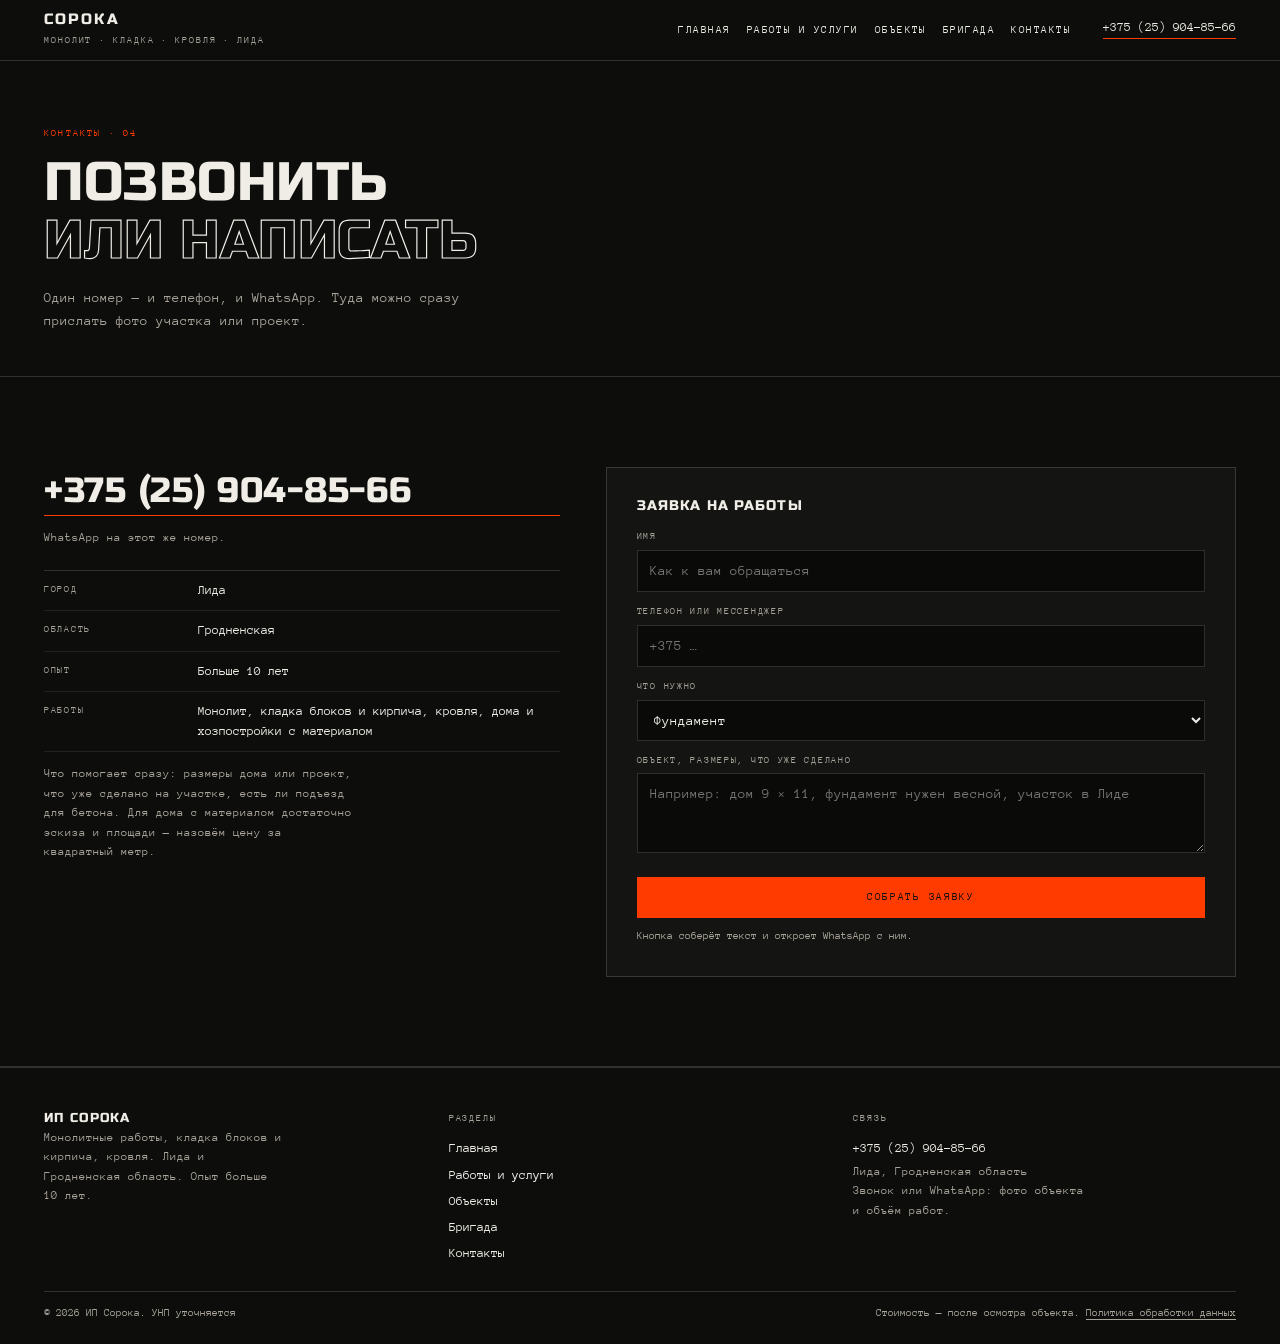
==== commit 5ceacad1: "Контакты: дома и хозпостройки в перечне работ, в форме заявки и в подсказке" ====
--- a/kontakty.html
+++ b/kontakty.html
@@ -89,9 +89,9 @@
         <div><dt>Город</dt><dd>Лида</dd></div>
         <div><dt>Область</dt><dd>Гродненская</dd></div>
         <div><dt>Опыт</dt><dd>Больше 10 лет</dd></div>
-        <div><dt>Работы</dt><dd>Монолит, кладка блоков и кирпича, кровля</dd></div>
+        <div><dt>Работы</dt><dd>Монолит, кладка блоков и кирпича, кровля, дома и хозпостройки с материалом</dd></div>
       </dl>
-      <p class="contact__note">Что помогает сразу: размеры дома или проект, что уже сделано на участке, есть ли подъезд для бетона.</p>
+      <p class="contact__note">Что помогает сразу: размеры дома или проект, что уже сделано на участке, есть ли подъезд для бетона. Для дома с материалом достаточно эскиза и площади — назовём цену за квадратный метр.</p>
     </div>
     <form class="form" id="lead-form" novalidate>
       <p class="form__title">Заявка на работы</p>
@@ -107,6 +107,7 @@
         <option>Кладка кирпича</option>
         <option>Кровельные работы</option>
         <option>Всё вместе: дом под конструктив</option>
+        <option>Дом или хозпостройка с материалом, от 750 руб./м²</option>
         <option>Пока не знаю, нужен совет</option>
       </select>
       <label for="f-note">Объект, размеры, что уже сделано</label>
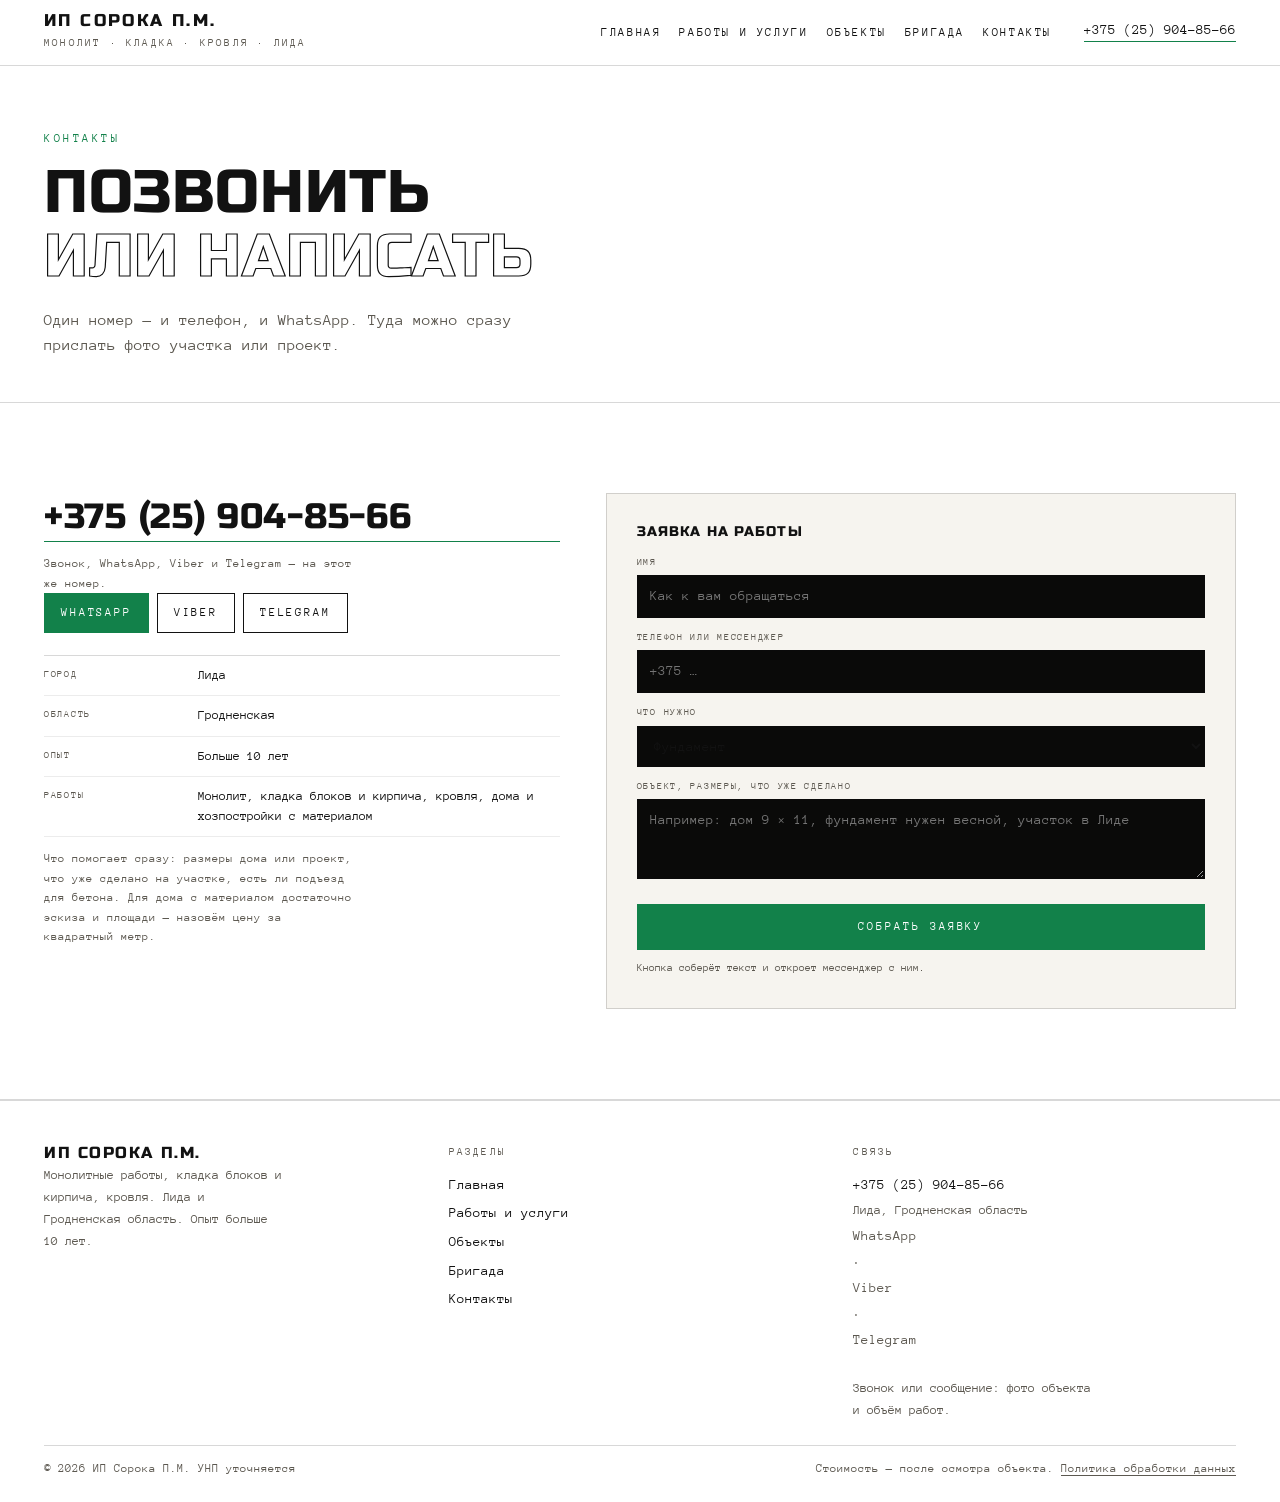
==== commit b3cbb606: "Белый фон, чёрный текст, крупнее шрифт, зелёные кнопки, WhatsApp/Viber/Telegram, цена крупнее, без н" ====
--- a/kontakty.html
+++ b/kontakty.html
@@ -3,15 +3,15 @@
 <head>
 <meta charset="utf-8">
 <meta name="viewport" content="width=device-width, initial-scale=1">
-<title>Контакты: +375 (25) 904-85-66, заявка на работы | ИП Сорока</title>
+<title>Контакты: +375 (25) 904-85-66, заявка на работы | ИП Сорока П.М.</title>
 <meta name="description" content="Телефон и WhatsApp +375 (25) 904-85-66. Лида, Гродненская область. Заявка на монолит, кладку, кровлю или дом с материалом.">
 <link rel="canonical" href="https://romjjjke.github.io/soroka/kontakty.html">
 <meta property="og:type" content="website">
-<meta property="og:title" content="Контакты: +375 (25) 904-85-66, заявка на работы | ИП Сорока">
+<meta property="og:title" content="Контакты: +375 (25) 904-85-66, заявка на работы | ИП Сорока П.М.">
 <meta property="og:description" content="Телефон и WhatsApp +375 (25) 904-85-66. Лида, Гродненская область. Заявка на монолит, кладку, кровлю или дом с материалом.">
 <meta property="og:locale" content="ru_BY">
 <meta property="og:url" content="https://romjjjke.github.io/soroka/kontakty.html">
-<meta name="theme-color" content="#0D0D0C">
+<meta name="theme-color" content="#FFFFFF">
 <link rel="icon" href="favicon.svg" type="image/svg+xml">
 <link rel="preconnect" href="https://fonts.googleapis.com">
 <link rel="preconnect" href="https://fonts.gstatic.com" crossorigin>
@@ -19,53 +19,53 @@
 <style>[hidden]{display:none!important}
 *{box-sizing:border-box}
 html{-webkit-text-size-adjust:100%;scroll-behavior:smooth}
-body{margin:0;background:#0D0D0C;color:#EFEDE6;font:400 16px/1.62 "Anonymous Pro",ui-monospace,monospace;-webkit-font-smoothing:antialiased}
+body{margin:0;background:#FFFFFF;color:#121212;font:400 18px/1.62 "Anonymous Pro",ui-monospace,monospace;-webkit-font-smoothing:antialiased}
 img{display:block;max-width:100%;height:auto}
 a{color:inherit;text-decoration:none}
 h1,h2,h3,p,ul,ol,figure,dl,dd{margin:0}
 ul,ol{padding:0;list-style:none}
 button{font:inherit}
-.head{position:sticky;top:0;z-index:60;background:#0D0D0C;border-bottom:1px solid rgba(239,237,230,.16)}
+.head{position:sticky;top:0;z-index:60;background:#FFFFFF;border-bottom:1px solid rgba(18,18,18,.16)}
 .head__row{display:flex;align-items:center;gap:16px;padding:12px clamp(14px,3.6vw,44px)}
-.brand{font:400 15px/1 "Russo One",sans-serif;letter-spacing:.14em;text-transform:uppercase}
-.brand small{display:block;font:400 9.5px/1.7 "Anonymous Pro",monospace;letter-spacing:.2em;color:#A8A49A;margin-top:5px}
-.nav{display:flex;gap:16px;margin-left:auto;font:400 10.5px/1 "Anonymous Pro",monospace;letter-spacing:.14em;text-transform:uppercase}
-.head__tel{margin-left:16px;font:400 12.5px/1 "Anonymous Pro",monospace;border-bottom:1px solid #FF3B00;padding-bottom:4px}
-.burger{display:none;width:44px;height:38px;margin-left:auto;border:1px solid #EFEDE6;background:transparent;cursor:pointer;padding:9px}
-.burger span{display:block;height:1.5px;background:#EFEDE6;margin:4px 0}
-.hero{display:grid;grid-template-columns:minmax(0,1.15fr) minmax(0,.85fr);border-bottom:1px solid rgba(239,237,230,.16);min-height:min(88vh,860px)}
+.brand{font:400 17px/1 "Russo One",sans-serif;letter-spacing:.14em;text-transform:uppercase}
+.brand small{display:block;font:400 11px/1.7 "Anonymous Pro",monospace;letter-spacing:.2em;color:#5C5850;margin-top:5px}
+.nav{display:flex;gap:18px;margin-left:auto;font:400 11.5px/1 "Anonymous Pro",monospace;letter-spacing:.14em;text-transform:uppercase}
+.head__tel{margin-left:16px;font:400 14px/1 "Anonymous Pro",monospace;border-bottom:1px solid #12814A;padding-bottom:4px}
+.burger{display:none;width:44px;height:38px;margin-left:auto;border:1px solid #121212;background:transparent;cursor:pointer;padding:9px}
+.burger span{display:block;height:1.5px;background:#121212;margin:4px 0}
+.hero{display:grid;grid-template-columns:minmax(0,1.15fr) minmax(0,.85fr);border-bottom:1px solid rgba(18,18,18,.16);min-height:min(88vh,860px)}
 .hero__body{padding:clamp(22px,4vw,60px) clamp(14px,3.6vw,44px);display:flex;flex-direction:column;justify-content:space-between;gap:26px}
-.hero__media{position:relative;overflow:hidden;background:#191918}
+.hero__media{position:relative;overflow:hidden;background:#E8E5DC}
 .hero__media img{width:100%;height:100%;object-fit:cover;filter:contrast(1.05)}
-.kicker{font:400 10px/1.4 "Anonymous Pro",monospace;letter-spacing:.22em;text-transform:uppercase;color:#FF3B00}
-.btn{display:inline-flex;align-items:center;justify-content:center;gap:8px;padding:14px 20px;border:1px solid #EFEDE6;background:transparent;color:#EFEDE6;font:400 10.5px/1 "Anonymous Pro",monospace;letter-spacing:.16em;text-transform:uppercase;cursor:pointer;transition:.2s}
-.btn--solid{background:#FF3B00;border-color:#FF3B00;color:#0D0D0C}
+.kicker{font:400 11.5px/1.4 "Anonymous Pro",monospace;letter-spacing:.22em;text-transform:uppercase;color:#12814A}
+.btn{display:inline-flex;align-items:center;justify-content:center;gap:8px;padding:16px 22px;border:1px solid #121212;background:transparent;color:#121212;font:400 12px/1 "Anonymous Pro",monospace;letter-spacing:.16em;text-transform:uppercase;cursor:pointer;transition:.2s}
+.btn--solid{background:#12814A;border-color:#12814A;color:#FFFFFF}
 .wrap{padding-inline:clamp(14px,3.6vw,44px);max-width:1560px;margin:0 auto}
-.drawer{position:fixed;inset:0;z-index:90;background:#0D0D0C;color:#EFEDE6;overflow-y:auto;overscroll-behavior:contain}
+.drawer{position:fixed;inset:0;z-index:90;background:#FFFFFF;color:#121212;overflow-y:auto;overscroll-behavior:contain}
 .drawer__inner{padding:clamp(54px,9vw,80px) clamp(16px,5vw,54px) clamp(24px,5vw,44px);display:flex;flex-direction:column;gap:22px;min-height:100%}
-.drawer__close{position:fixed;top:12px;right:12px;width:46px;height:46px;border:1px solid rgba(239,237,230,.45);background:transparent;color:#EFEDE6;font-size:24px;line-height:1;cursor:pointer}
+.drawer__close{position:fixed;top:12px;right:12px;width:46px;height:46px;border:1px solid rgba(18,18,18,.4);background:transparent;color:#121212;font-size:24px;line-height:1;cursor:pointer}
 .drawer__nav{display:flex;flex-direction:column}
-.drawer__nav a{font:400 clamp(1.3rem,.9rem + 2.2vw,2rem)/1.16 "Russo One",sans-serif;letter-spacing:.04em;text-transform:uppercase;padding:13px 0;border-bottom:1px solid rgba(239,237,230,.16)}
-.drawer__meta{font:400 12px/1.8 "Anonymous Pro",monospace;color:rgba(239,237,230,.78);display:flex;flex-direction:column;gap:6px}
+.drawer__nav a{font:400 clamp(1.3rem,.9rem + 2.2vw,2rem)/1.16 "Russo One",sans-serif;letter-spacing:.04em;text-transform:uppercase;padding:13px 0;border-bottom:1px solid rgba(18,18,18,.16)}
+.drawer__meta{font:400 14px/1.8 "Anonymous Pro",monospace;color:rgba(18,18,18,.8);display:flex;flex-direction:column;gap:6px}
 body.is-locked{overflow:hidden}
-.foot{border-top:1px solid rgba(239,237,230,.16);padding:clamp(22px,4vw,42px) clamp(14px,3.6vw,44px) 22px}
+.foot{border-top:1px solid rgba(18,18,18,.16);padding:clamp(22px,4vw,42px) clamp(14px,3.6vw,44px) 22px}
 .foot__grid{display:grid;grid-template-columns:repeat(3,minmax(0,1fr));gap:22px;max-width:1560px;margin:0 auto}
-.foot__name{font:400 13px/1.35 "Russo One",sans-serif;letter-spacing:.1em;text-transform:uppercase}
-.foot__small{font-size:11.5px;line-height:1.7;color:#A8A49A;max-width:34ch}
-.foot__h{font:400 9.5px/1.7 "Anonymous Pro",monospace;letter-spacing:.2em;text-transform:uppercase;color:#A8A49A;margin-bottom:9px}
-.foot__col a{display:block;font-size:12.5px;padding:3px 0}
-.foot__bottom{display:flex;flex-wrap:wrap;gap:12px;justify-content:space-between;margin-top:24px;padding-top:13px;border-top:1px solid rgba(239,237,230,.16);font-size:10.5px;line-height:1.7;color:#A8A49A;max-width:1560px;margin-inline:auto}
+.foot__name{font:400 15.5px/1.35 "Russo One",sans-serif;letter-spacing:.1em;text-transform:uppercase}
+.foot__small{font-size:13px;line-height:1.7;color:#5C5850;max-width:34ch}
+.foot__h{font:400 11px/1.7 "Anonymous Pro",monospace;letter-spacing:.2em;text-transform:uppercase;color:#5C5850;margin-bottom:9px}
+.foot__col a{display:block;font-size:14px;padding:3px 0}
+.foot__bottom{display:flex;flex-wrap:wrap;gap:12px;justify-content:space-between;margin-top:24px;padding-top:13px;border-top:1px solid rgba(18,18,18,.16);font-size:12px;line-height:1.7;color:#5C5850;max-width:1560px;margin-inline:auto}
 @media (max-width:1180px){.nav{display:none}.burger{display:block}}
 @media (max-width:1024px){.hero{grid-template-columns:1fr;min-height:0}.hero__media{min-height:clamp(240px,46vh,420px)}.foot__grid{grid-template-columns:1fr 1fr}}
 @media (max-width:640px){.head__tel{display:none}.foot__grid{grid-template-columns:1fr}}
 </style>
-<link rel="stylesheet" href="assets/css/style.v2.css">
-<script type="application/ld+json">{"@context": "https://schema.org", "@type": "LocalBusiness", "name": "ИП Сорока", "description": "Монолитные работы, кладка блоков и кирпича, кровельные работы, строительство домов и хозпостроек с материалом от 750 руб./м². Лида, Гродненская область.", "telephone": "+375259048566", "address": {"@type": "PostalAddress", "addressLocality": "Лида", "addressRegion": "Гродненская область", "addressCountry": "BY"}, "areaServed": {"@type": "AdministrativeArea", "name": "Гродненская область"}, "url": "https://romjjjke.github.io/soroka/"}</script>
+<link rel="stylesheet" href="assets/css/style.v4.css">
+<script type="application/ld+json">{"@context": "https://schema.org", "@type": "LocalBusiness", "name": "ИП Сорока П.М.", "description": "Монолитные работы, кладка блоков и кирпича, кровельные работы, строительство домов и хозпостроек с материалом от 750 руб./м². Лида, Гродненская область.", "telephone": "+375259048566", "address": {"@type": "PostalAddress", "addressLocality": "Лида", "addressRegion": "Гродненская область", "addressCountry": "BY"}, "areaServed": {"@type": "AdministrativeArea", "name": "Гродненская область"}, "url": "https://romjjjke.github.io/soroka/"}</script>
 </head>
 <body>
 <header class="head">
   <div class="head__row">
-    <a class="brand" href="index.html">Сорока<small>Монолит · кладка · кровля · Лида</small></a>
+    <a class="brand" href="index.html">ИП Сорока П.М.<small>Монолит · кладка · кровля · Лида</small></a>
     <nav class="nav" aria-label="Разделы"><a href="index.html">Главная</a><a href="uslugi.html">Работы и услуги</a><a href="raboty.html">Объекты</a><a href="proizvodstvo.html">Бригада</a><a href="kontakty.html" aria-current="page">Контакты</a></nav>
     <a class="head__tel" href="tel:+375259048566">+375 (25) 904-85-66</a>
     <button class="burger" id="burger" type="button" aria-expanded="false" aria-controls="drawer" aria-label="Меню"><span></span><span></span><span></span></button>
@@ -74,7 +74,7 @@
 
 <section class="phead">
   <div class="wrap">
-    <p class="kicker">Контакты · 04</p>
+    <p class="kicker">Контакты</p>
     <h1 class="h1">Позвонить <br><span class="out">или написать</span></h1>
     <p class="phead__lead">Один номер — и телефон, и WhatsApp. Туда можно сразу прислать фото участка или проект.</p>
   </div>
@@ -84,7 +84,12 @@
   <div class="wrap contact__grid">
     <div class="contact__side">
       <a class="contact__tel" href="tel:+375259048566">+375 (25) 904-85-66</a>
-      <p class="contact__note">WhatsApp на этот же номер.</p>
+      <p class="contact__note">Звонок, WhatsApp, Viber и Telegram — на этот же номер.</p>
+      <div class="msg">
+          <a class="btn btn--wa" href="https://wa.me/375259048566" target="_blank" rel="noopener">WhatsApp</a>
+          <a class="btn" href="viber://chat?number=%2B375259048566">Viber</a>
+          <a class="btn" href="https://t.me/+375259048566" target="_blank" rel="noopener">Telegram</a>
+        </div>
       <dl class="defs">
         <div><dt>Город</dt><dd>Лида</dd></div>
         <div><dt>Область</dt><dd>Гродненская</dd></div>
@@ -113,7 +118,7 @@
       <label for="f-note">Объект, размеры, что уже сделано</label>
       <textarea id="f-note" name="note" rows="3" placeholder="Например: дом 9 × 11, фундамент нужен весной, участок в Лиде"></textarea>
       <button class="btn btn--solid form__btn" type="submit">Собрать заявку</button>
-      <p class="form__note">Кнопка соберёт текст и откроет WhatsApp с ним.</p>
+      <p class="form__note">Кнопка соберёт текст и откроет мессенджер с ним.</p>
       <div class="form__ok" id="form-ok" hidden>
         <p class="form__ok-title">Заявка готова</p>
         <pre id="order-text"></pre>
@@ -129,7 +134,7 @@
 <footer class="foot">
   <div class="foot__grid">
     <div class="foot__col">
-      <p class="foot__name">ИП Сорока</p>
+      <p class="foot__name">ИП Сорока П.М.</p>
       <p class="foot__small">Монолитные работы, кладка блоков и кирпича, кровля. Лида и Гродненская область. Опыт больше 10 лет.</p>
     </div>
     <div class="foot__col">
@@ -140,11 +145,11 @@
       <p class="foot__h">Связь</p>
       <a href="tel:+375259048566">+375 (25) 904-85-66</a>
       <p class="foot__small">Лида, Гродненская область</p>
-      <p class="foot__small">Звонок или WhatsApp: фото объекта и объём работ.</p>
+      <p class="foot__small"><a href="__WA__" target="_blank" rel="noopener">WhatsApp</a> · <a href="viber://chat?number=%2B375259048566">Viber</a> · <a href="https://t.me/+375259048566" target="_blank" rel="noopener">Telegram</a><br>Звонок или сообщение: фото объекта и объём работ.</p>
     </div>
   </div>
   <div class="foot__bottom">
-    <p>© <span id="year">2026</span> ИП Сорока. УНП уточняется</p>
+    <p>© <span id="year">2026</span> ИП Сорока П.М. УНП уточняется</p>
     <p>Стоимость — после осмотра объекта. <a href="politika.html">Политика обработки данных</a></p>
   </div>
 </footer>
@@ -159,6 +164,12 @@
     </div>
   </div>
 </div>
-<script src="assets/js/main.v2.js" defer></script>
+<nav class="mobbar" aria-label="Быстрая связь">
+  <a class="mobbar__b mobbar__b--call" href="tel:+375259048566">Позвонить</a>
+  <a class="mobbar__b mobbar__b--wa" href="https://wa.me/375259048566" target="_blank" rel="noopener">WhatsApp</a>
+  <a class="mobbar__b" href="viber://chat?number=%2B375259048566">Viber</a>
+  <a class="mobbar__b" href="https://t.me/+375259048566" target="_blank" rel="noopener">Telegram</a>
+</nav>
+<script src="assets/js/main.v4.js" defer></script>
 </body>
 </html>
--- a/assets/css/style.v4.css
+++ b/assets/css/style.v4.css
@@ -0,0 +1,280 @@
+/* ИП Сорока · Лида. Монолит, кладка, кровля. Чёрный холст, обводка, кладка со смещением. */
+
+:root{
+  --black:#FFFFFF;
+  --black-2:#F6F4EF;
+  --chalk:#121212;
+  --mute:#5C5850;
+  --cement:#EDEAE2;
+  --acc:#12814A;
+  --acc-dark:#0E6B3D;
+  --acc-soft:#E7F1EA;
+  --line:rgba(18,18,18,.16);
+  --line-soft:rgba(18,18,18,.08);
+  --d:"Russo One",sans-serif;
+  --m:"Anonymous Pro",ui-monospace,monospace;
+  --pad:clamp(14px,3.6vw,44px);
+  --sect:clamp(46px,7vw,116px);
+}
+
+html{scroll-behavior:smooth}
+body{font-family:var(--m)}
+::selection{background:var(--acc);color:var(--black)}
+a{transition:color .2s,border-color .2s,background .2s}
+
+.wrap{max-width:1560px;margin:0 auto;padding:0 var(--pad)}
+.kicker{font:400 11.5px/1.5 var(--m);letter-spacing:.22em;text-transform:uppercase;color:var(--acc);margin-bottom:14px}
+.h1{font:400 clamp(2rem,1.05rem + 3.4vw,4rem)/1.06 var(--d);letter-spacing:.01em;text-transform:uppercase;max-width:26ch}
+.h2{font:400 clamp(1.35rem,.98rem + 1.6vw,2.2rem)/1.14 var(--d);letter-spacing:.02em;text-transform:uppercase;max-width:24ch}
+.out{
+  color:transparent;
+  -webkit-text-stroke:1.5px var(--chalk);
+}
+@supports not ((-webkit-text-stroke:1px #000) or (text-stroke:1px #000)){.out{color:var(--mute);-webkit-text-stroke:0}}
+
+/* ---------- герой ---------- */
+.ticker{font-size:11.5px;letter-spacing:.22em;text-transform:uppercase;color:var(--mute);border-top:1px solid var(--line);padding-top:10px}
+.hero__h1{font:400 clamp(3rem,1.4rem + 9vw,9.2rem)/.92 var(--d);letter-spacing:-.01em;text-transform:uppercase;display:flex;flex-direction:column;margin:clamp(10px,3vh,34px) 0}
+.hero__h1 span{display:block}
+.hero__h1 span:nth-child(2){padding-left:.09em}
+.hero__h1 span:nth-child(3){padding-left:.03em}
+.hero__bottom{display:grid;grid-template-columns:minmax(0,1fr) auto;gap:clamp(14px,2.5vw,40px);align-items:end;border-top:1px solid var(--line);padding-top:clamp(14px,2vw,22px)}
+.hero__lead{font-size:16.5px;line-height:1.65;color:var(--chalk);max-width:46ch}
+.hero__actions{display:flex;flex-wrap:wrap;gap:8px}
+.hero__media::after{content:'';position:absolute;inset:0;background:linear-gradient(180deg,rgba(13,13,12,.34),rgba(13,13,12,.02) 40%,rgba(13,13,12,.5));pointer-events:none}
+
+/* ---------- мозаика услуг (кладка со смещением) ---------- */
+.mosaic{padding:var(--sect) 0;border-bottom:1px solid var(--line)}
+.mosaic__grid{display:grid;grid-template-columns:repeat(12,minmax(0,1fr));gap:1px;background:var(--line-soft);margin-top:clamp(16px,2.5vw,30px)}
+.tile{
+  background:var(--black);padding:clamp(16px,2.2vw,30px);display:flex;flex-direction:column;gap:10px;
+  position:relative;transition:background .25s,color .25s;min-height:clamp(150px,15vw,220px);
+}
+.tile:hover{background:var(--acc-soft);color:var(--chalk)}
+.tile:hover .tile__d{color:var(--chalk)}
+.tile__n{font:400 10px/1 var(--m);letter-spacing:.18em;color:var(--acc)}
+.tile__t{font:400 clamp(1.15rem,.95rem + .65vw,1.55rem)/1.2 var(--d);letter-spacing:.02em;text-transform:uppercase;margin-top:auto}
+.tile__d{font-size:14.5px;line-height:1.6;color:var(--mute);max-width:32ch}
+.tile__price{font:700 clamp(1.75rem,1.2rem + 1.7vw,2.7rem)/1 var(--m);color:var(--acc);letter-spacing:-.01em;margin-top:4px}
+.tile:hover .tile__price{color:var(--acc-dark)}
+.tile--a{grid-column:1 / 6;grid-row:1}
+.tile--b{grid-column:6 / 10;grid-row:1}
+.tile--c{grid-column:10 / 13;grid-row:1 / 3}
+.tile--d{grid-column:1 / 4;grid-row:2}
+.tile--e{grid-column:4 / 10;grid-row:2}
+.tile--f{grid-column:1 / 8;grid-row:3}
+.tile--img{grid-column:8 / 13;grid-row:3;padding:0;min-height:0;background:transparent}
+.tile--img img{width:100%;height:clamp(150px,22vw,300px);object-fit:cover;filter:grayscale(.25) contrast(1.05)}
+.tile--img:hover{background:transparent}
+
+/* ---------- разрез ---------- */
+.cut{padding:var(--sect) 0;background:var(--cement);color:var(--black);border-bottom:1px solid var(--black)}
+.cut .kicker{color:#B02A00}
+.cut__head{display:grid;grid-template-columns:minmax(0,1fr) minmax(0,.8fr);gap:clamp(14px,3vw,46px);align-items:end}
+.cut__hint{font-size:12.5px;line-height:1.65;color:#4A463E;max-width:46ch}
+.cut__tabs{display:flex;flex-wrap:wrap;gap:0;margin:clamp(18px,3vw,30px) 0 0;border-top:1px solid rgba(13,13,12,.3);border-bottom:1px solid rgba(13,13,12,.3)}
+.tab{
+  font:400 10.5px/1 var(--m);letter-spacing:.16em;text-transform:uppercase;padding:14px 18px;
+  background:transparent;border:0;border-right:1px solid rgba(13,13,12,.2);color:#4A463E;cursor:pointer;transition:.2s;
+}
+.tab:hover{color:var(--black)}
+.tab.is-on{background:var(--black);color:var(--chalk)}
+.cut__body{display:grid;grid-template-columns:minmax(0,1fr) minmax(0,1.15fr);gap:clamp(16px,3vw,44px);margin-top:clamp(16px,2.5vw,30px);align-items:start}
+.section-svg{width:100%;height:auto;display:block;background:#DDD9CF;border:1px solid rgba(13,13,12,.18)}
+.seg{cursor:pointer;transition:filter .2s,opacity .2s;opacity:.92}
+.seg:hover{opacity:1;filter:brightness(1.06)}
+.seg.is-active{stroke:var(--acc);stroke-width:3;opacity:1}
+.seg-num{font:400 9px var(--m);fill:rgba(13,13,12,.55);letter-spacing:.1em;pointer-events:none}
+.layers{border-top:1px solid rgba(13,13,12,.22)}
+.layers li{border-bottom:1px solid rgba(13,13,12,.16)}
+.layer{
+  display:grid;grid-template-columns:34px minmax(0,1fr);gap:2px 12px;width:100%;text-align:left;
+  background:transparent;border:0;padding:12px 4px;cursor:pointer;color:inherit;transition:background .2s;
+}
+.layer:hover{background:rgba(13,13,12,.05)}
+.layer__n{font:400 10px/1.9 var(--m);letter-spacing:.12em;color:#B02A00;grid-row:span 2}
+.layer__t{font:400 13px/1.35 var(--d);letter-spacing:.03em;text-transform:uppercase}
+.layer__d{font-size:12px;line-height:1.55;color:#3E3A33;max-height:0;overflow:hidden;transition:max-height .3s}
+.layer.is-active{background:rgba(13,13,12,.06)}
+.layer.is-active .layer__d{max-height:140px}
+.cut__note{font-size:11.5px;line-height:1.7;color:#4A463E;margin-top:18px;max-width:80ch;border-top:1px solid rgba(13,13,12,.2);padding-top:12px}
+.svg-panel.is-hidden,.list-panel.is-hidden{display:none}
+
+/* ---------- заявление 10+ ---------- */
+.claim{padding:var(--sect) 0;border-bottom:1px solid var(--line)}
+.claim__in{display:grid;grid-template-columns:minmax(0,.55fr) minmax(0,1.45fr);gap:clamp(18px,4vw,60px);align-items:start}
+.claim__big{font:400 clamp(4rem,2rem + 10vw,11rem)/.82 var(--d);color:var(--acc);letter-spacing:-.03em}
+.claim__big span{font-size:.45em;vertical-align:top;margin-left:.06em}
+.claim__text{font-size:16px;line-height:1.68;max-width:56ch;color:var(--chalk)}
+.steps{margin-top:clamp(20px,3vw,34px);border-top:1px solid var(--line)}
+.steps li{display:grid;grid-template-columns:34px minmax(0,1fr);gap:3px 14px;padding:14px 0;border-bottom:1px solid var(--line-soft)}
+.steps span{font:400 11.5px/1.7 var(--m);letter-spacing:.14em;color:var(--acc);grid-row:span 2}
+.steps b{font:400 15.5px/1.35 var(--d);letter-spacing:.03em;text-transform:uppercase}
+.steps p{font-size:14px;line-height:1.6;color:var(--mute);grid-column:2}
+
+/* ---------- CTA ---------- */
+.cta{padding:clamp(34px,5vw,76px) 0;background:var(--acc);color:var(--black);border-bottom:1px solid var(--black)}
+.cta__in{display:grid;grid-template-columns:minmax(0,1fr) minmax(0,1fr);gap:clamp(18px,3vw,48px);align-items:center}
+.cta__h{font:400 clamp(1.4rem,1rem + 2.4vw,2.8rem)/1.08 var(--d);letter-spacing:.005em;text-transform:uppercase;max-width:20ch}
+.cta__text{font-size:15.5px;line-height:1.6;color:rgba(255,255,255,.92);max-width:50ch}
+.cta__actions{display:flex;flex-wrap:wrap;gap:8px;margin-top:14px}
+.cta .btn{border-color:var(--black);color:var(--black)}
+.cta .btn--solid{background:var(--black);border-color:var(--black);color:var(--chalk)}
+.cta .btn:hover{background:var(--black);color:var(--chalk)}
+
+/* ---------- заголовок страницы ---------- */
+.phead{padding:clamp(30px,5vw,86px) 0 clamp(22px,3.5vw,44px);border-bottom:1px solid var(--line)}
+.phead__lead{margin-top:18px;font-size:15.5px;line-height:1.65;color:var(--mute);max-width:58ch}
+.phead .h1 .out{-webkit-text-stroke-width:1.2px}
+
+/* ---------- услуги ---------- */
+.svc{padding:clamp(24px,4vw,54px) 0;border-bottom:1px solid var(--line)}
+.svc__grid{display:grid;grid-template-columns:minmax(0,.62fr) minmax(0,1fr) minmax(0,.9fr);gap:clamp(14px,2.6vw,40px);align-items:start}
+.svc__n{font:400 11px/1 var(--m);letter-spacing:.16em;color:var(--acc);margin-bottom:10px}
+.svc__body p{font-size:15.5px;line-height:1.68;color:var(--chalk);max-width:60ch}
+.svc__note{margin-top:12px;font-size:13.5px;line-height:1.65;color:var(--mute);border-left:2px solid var(--acc);padding-left:11px}
+.svc__note b{color:var(--chalk);font-weight:700}
+.svc__fig{margin:0}
+.svc__fig img{width:100%;height:clamp(170px,20vw,300px);object-fit:cover;filter:grayscale(.2) contrast(1.04)}
+.svc--flip .svc__grid{direction:rtl}
+.svc--flip .svc__grid>*{direction:ltr}
+
+/* ---------- галерея-кладка ---------- */
+.chips{display:flex;flex-wrap:wrap;gap:6px;margin-top:18px}
+.chip{font:400 10px/1 var(--m);letter-spacing:.14em;text-transform:uppercase;padding:11px 14px;border:1px solid var(--line);background:transparent;color:var(--mute);cursor:pointer;transition:.2s}
+.chip:hover{border-color:var(--chalk);color:var(--chalk)}
+.chip.is-on{background:var(--chalk);border-color:var(--chalk);color:var(--black)}
+.masonry{padding:clamp(20px,3vw,38px) 0;border-bottom:1px solid var(--line)}
+.masonry .wrap{column-count:3;column-gap:clamp(10px,1.6vw,20px)}
+.shot{margin:0 0 clamp(10px,1.6vw,20px);break-inside:avoid;position:relative;overflow:hidden}
+.shot img{width:100%;height:clamp(180px,18vw,260px);object-fit:cover;filter:grayscale(.3) contrast(1.05);transition:filter .4s,transform .5s}
+.shot--tall img{height:clamp(260px,30vw,430px)}
+.shot:hover img{filter:grayscale(0) contrast(1.05);transform:scale(1.02)}
+.shot figcaption{display:flex;flex-wrap:wrap;gap:3px 9px;align-items:baseline;padding:9px 0 0}
+.shot figcaption b{font:400 11.5px/1.4 var(--d);letter-spacing:.06em;text-transform:uppercase}
+.shot figcaption span{font:400 10px/1.6 var(--m);letter-spacing:.12em;text-transform:uppercase;color:var(--mute)}
+.shot.is-hidden{display:none}
+
+/* ---------- две колонки ---------- */
+.duo{padding:var(--sect) 0;border-bottom:1px solid var(--line)}
+.duo__grid{display:grid;grid-template-columns:minmax(0,1fr) minmax(0,1fr);gap:clamp(18px,4vw,58px);align-items:center}
+.duo--flip .duo__grid{direction:rtl}
+.duo--flip .duo__grid>*{direction:ltr}
+.duo__copy p{font-size:13.5px;line-height:1.68;color:var(--chalk);margin-top:13px;max-width:54ch}
+.duo__fig{margin:0}
+.duo__fig img{width:100%;height:clamp(220px,30vw,430px);object-fit:cover;filter:grayscale(.25) contrast(1.04)}
+.duo__note{font-size:11.5px !important;line-height:1.65;color:var(--mute) !important;border-top:1px solid var(--line);padding-top:12px}
+.ul{margin-top:15px;display:grid;gap:9px}
+.ul li{position:relative;padding-left:22px;font-size:12.5px;line-height:1.6;color:var(--mute);max-width:54ch}
+.ul li::before{content:'';position:absolute;left:0;top:8px;width:10px;height:2px;background:var(--acc)}
+
+/* ---------- контакты ---------- */
+.contact{padding:var(--sect) 0;border-bottom:1px solid var(--line)}
+.contact__grid{display:grid;grid-template-columns:minmax(0,.9fr) minmax(0,1.1fr);gap:clamp(18px,3.6vw,56px);align-items:start}
+.contact__tel{display:block;font:400 clamp(1.3rem,.9rem + 1.7vw,2.2rem)/1.15 var(--d);letter-spacing:.02em;padding:4px 0;border-bottom:1px solid var(--acc)}
+.contact__tel:hover{color:var(--acc)}
+.contact__note{font-size:11.5px;line-height:1.7;color:var(--mute);margin-top:12px;max-width:44ch}
+.defs{margin:22px 0 0;border-top:1px solid var(--line)}
+.defs div{display:grid;grid-template-columns:minmax(0,.4fr) minmax(0,1fr);gap:10px;padding:10px 0;border-bottom:1px solid var(--line-soft)}
+.defs dt{font-size:9.5px;letter-spacing:.18em;text-transform:uppercase;color:var(--mute)}
+.defs dd{font-size:13px;line-height:1.5}
+
+/* ---------- форма ---------- */
+.form{background:var(--black-2);padding:clamp(16px,2.6vw,30px);border:1px solid var(--line)}
+.form__title{font:400 14px/1.2 var(--d);letter-spacing:.08em;text-transform:uppercase;margin-bottom:14px}
+.form label{display:block;font:400 9.5px/1.7 var(--m);letter-spacing:.18em;text-transform:uppercase;color:var(--mute);margin:11px 0 5px}
+.form input,.form select,.form textarea{
+  width:100%;background:#0A0A09;border:1px solid var(--line);padding:11px 12px;
+  font:400 13.5px/1.4 var(--m);color:var(--chalk);transition:border-color .2s;
+}
+.form input:focus,.form select:focus,.form textarea:focus{outline:none;border-color:var(--acc)}
+.form textarea{resize:vertical;min-height:80px}
+.form__btn{margin-top:16px;width:100%}
+.form__note{font-size:10.5px;line-height:1.7;color:var(--mute);margin-top:10px}
+.form__ok{margin-top:14px;border-top:1px solid var(--line);padding-top:13px}
+.form__ok-title{font:400 12px/1.3 var(--d);letter-spacing:.1em;text-transform:uppercase;margin-bottom:9px}
+.form__ok pre{white-space:pre-wrap;font:400 11.5px/1.7 var(--m);background:#0A0A09;border:1px solid var(--line);padding:10px;margin:0 0 10px;max-height:200px;overflow:auto}
+.form__ok-actions{display:flex;flex-wrap:wrap;gap:8px}
+
+/* ---------- текстовая страница ---------- */
+.textpage{padding:var(--sect) 0;border-bottom:1px solid var(--line)}
+.textpage__in{max-width:66ch}
+.textpage__in h2{font:400 13px/1.35 var(--d);letter-spacing:.06em;text-transform:uppercase;margin:24px 0 7px;color:var(--chalk)}
+.textpage__in p{font-size:13px;line-height:1.72;color:var(--mute);margin-bottom:9px}
+.textpage__date{font-size:11px;color:var(--mute);margin-top:22px;border-top:1px solid var(--line);padding-top:12px}
+
+/* ---------- переход дальше ---------- */
+.next{border-bottom:1px solid var(--line)}
+.next__link{display:grid;grid-template-columns:auto minmax(0,1fr) auto;gap:14px;align-items:center;padding:clamp(20px,3vw,34px) var(--pad);max-width:1560px;margin:0 auto;transition:background .2s,color .2s}
+.next__link:hover{background:var(--chalk);color:var(--black)}
+.next__label{font:400 9.5px/1 var(--m);letter-spacing:.2em;text-transform:uppercase;color:var(--acc)}
+.next__link:hover .next__label{color:#B02A00}
+.next__title{font:400 clamp(1.05rem,.9rem + 1.3vw,1.8rem)/1.14 var(--d);letter-spacing:.02em;text-transform:uppercase}
+.next__arrow{font:400 18px/1 var(--m)}
+
+/* ---------- подвал ---------- */
+.foot__col a:hover{color:var(--acc)}
+.foot__bottom a{text-decoration:underline;text-underline-offset:3px}
+.drawer__nav a[aria-current='page']{color:var(--acc)}
+
+.svc__price{font:700 clamp(2.2rem,1.35rem + 2.7vw,3.7rem)/1 var(--d);color:var(--acc);margin-top:14px;letter-spacing:-.02em}
+.svc__price span{font-size:.52em;letter-spacing:.02em}
+.svc__priceNote{font:400 10px/1 var(--m);letter-spacing:.18em;text-transform:uppercase;color:var(--mute);margin-top:8px}
+
+/* ---------- адаптив ---------- */
+@media (max-width:1180px){
+  .svc__grid{grid-template-columns:minmax(0,1fr) minmax(0,1.1fr);}
+  .svc__fig{grid-column:1 / 3}
+  .svc--flip .svc__grid{direction:ltr}
+}
+@media (max-width:1024px){
+  .hero__bottom,.cut__head,.cut__body,.claim__in,.cta__in,.duo__grid,.contact__grid{grid-template-columns:1fr}
+  .mosaic__grid{grid-template-columns:1fr 1fr}
+  .tile--a,.tile--b,.tile--c,.tile--d,.tile--e,.tile--f,.tile--img{grid-column:auto;grid-row:auto}
+  .tile--img{grid-column:1 / 3}
+  .masonry .wrap{column-count:2}
+  .claim__big{font-size:clamp(4rem,14vw,7rem)}
+  .duo--flip .duo__grid{direction:ltr}
+}
+@media (max-width:720px){
+  .mosaic__grid{grid-template-columns:1fr}
+  .tile--img{grid-column:auto}
+  .masonry .wrap{column-count:1}
+  .hero__h1{line-height:.94}
+  .cta__h{max-width:100%}
+  .next__link{grid-template-columns:minmax(0,1fr) auto;gap:6px 10px}
+  .next__label{grid-column:1 / 3}
+  .svc__grid{grid-template-columns:1fr}
+  .svc__fig{grid-column:auto}
+  .tab{flex:1 1 auto;padding:12px 12px;text-align:center}
+}
+@media (prefers-reduced-motion:reduce){
+  *{animation-duration:.001s !important;transition-duration:.001s !important}
+  .shot:hover img{transform:none}
+}
+
+/* ---------- мобильная полоса связи ---------- */
+.mobbar{display:none}
+@media (max-width:720px){
+  body{padding-bottom:calc(64px + env(safe-area-inset-bottom))}
+  .mobbar{
+    display:grid;grid-template-columns:repeat(4,minmax(0,1fr));gap:6px;position:fixed;left:0;right:0;bottom:0;z-index:70;
+    background:rgba(255,255,255,.98);border-top:1px solid rgba(18,18,18,.14);
+    padding:8px 10px calc(8px + env(safe-area-inset-bottom));
+  }
+  .mobbar__b{
+    display:flex;align-items:center;justify-content:center;min-height:46px;
+    font:400 9.5px/1.1 var(--m);letter-spacing:.06em;text-transform:uppercase;text-align:center;
+    border:1px solid rgba(18,18,18,.24);color:var(--chalk);
+  }
+  .mobbar__b--call{background:var(--acc);border-color:var(--acc);color:#fff}
+}
+
+/* ---------- правки 9 ноября: нумерация убрана ---------- */
+.tile__n,.svc__n,.layer__n{display:none!important}
+/* мессенджеры: WhatsApp, Viber, Telegram */
+.msg{display:flex;flex-wrap:wrap;gap:8px}
+.msg .btn{padding:13px 16px;font-size:11.5px}
+.msg .btn--wa{background:var(--acc);border-color:var(--acc);color:#fff}
+.msg .btn--wa:hover{background:var(--acc-dark);border-color:var(--acc-dark);color:#fff}
+.mobbar__b--wa{border-color:var(--acc);color:var(--acc)}
